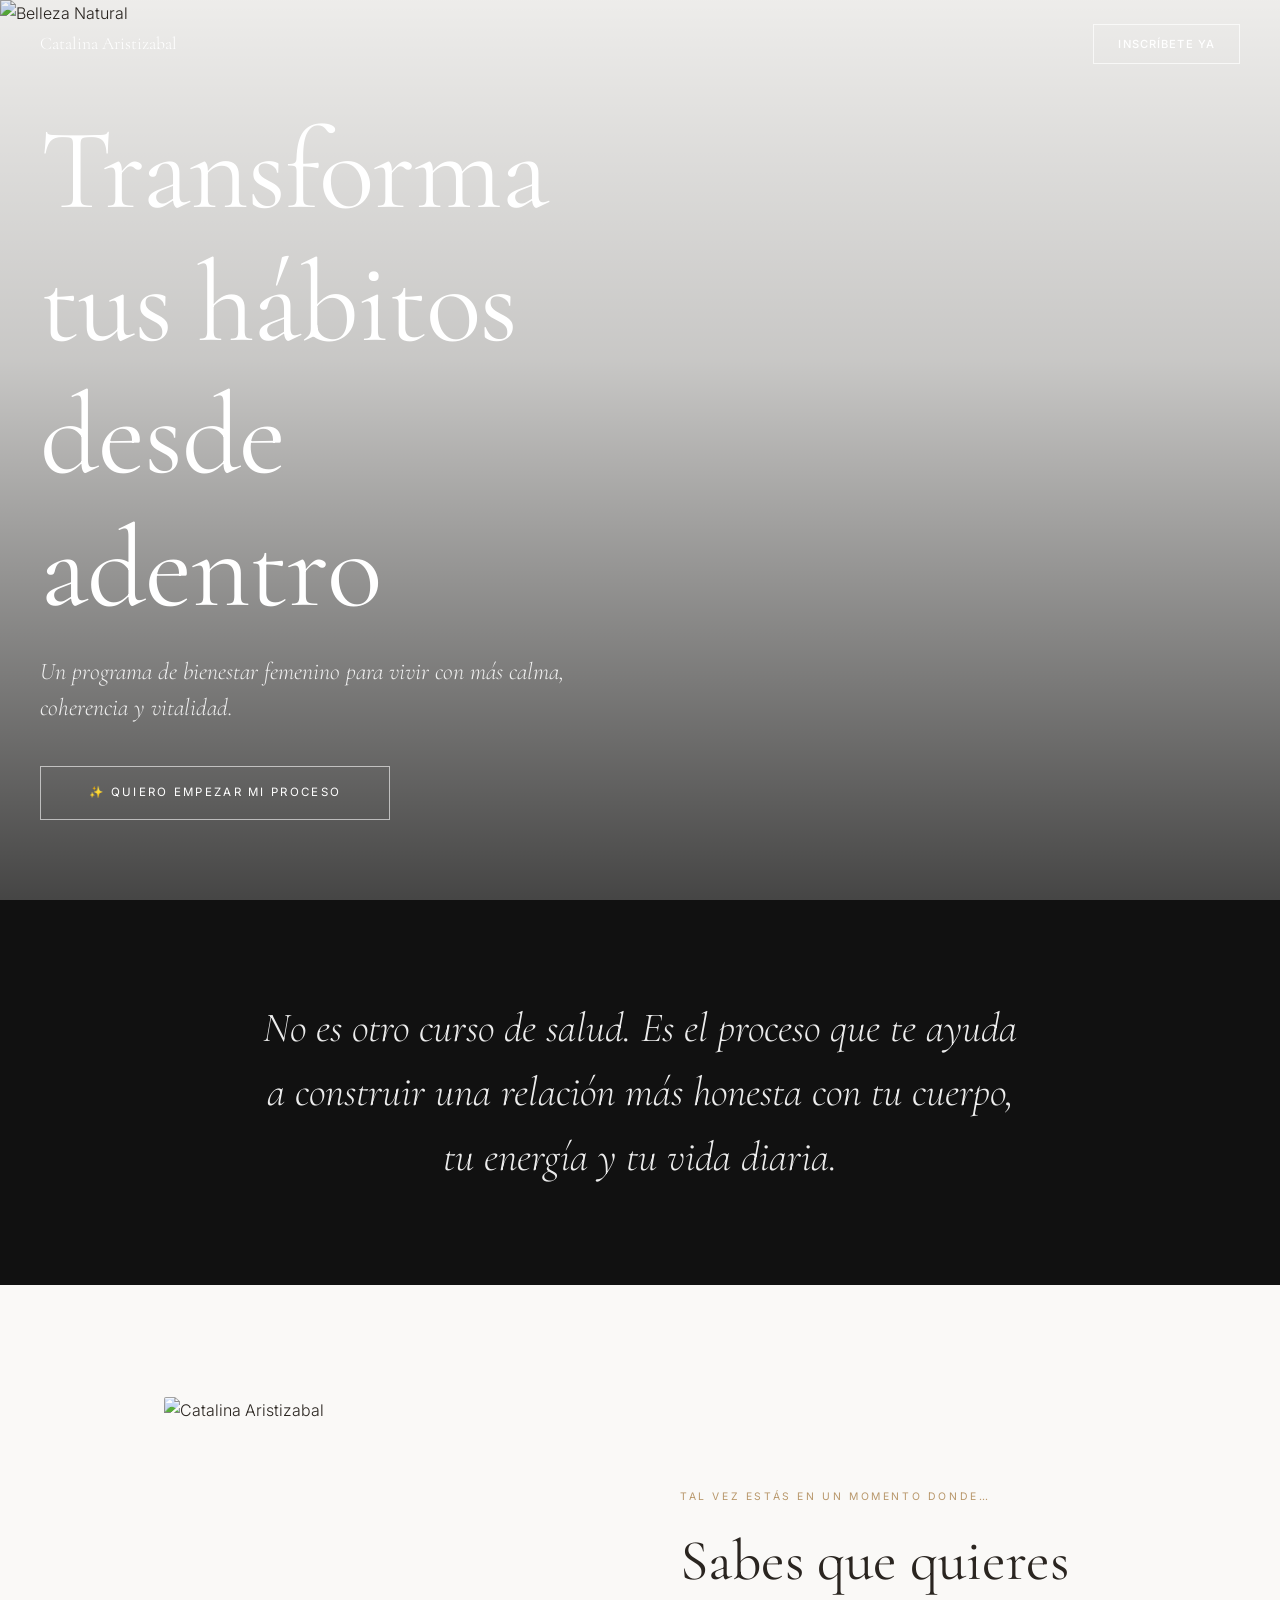
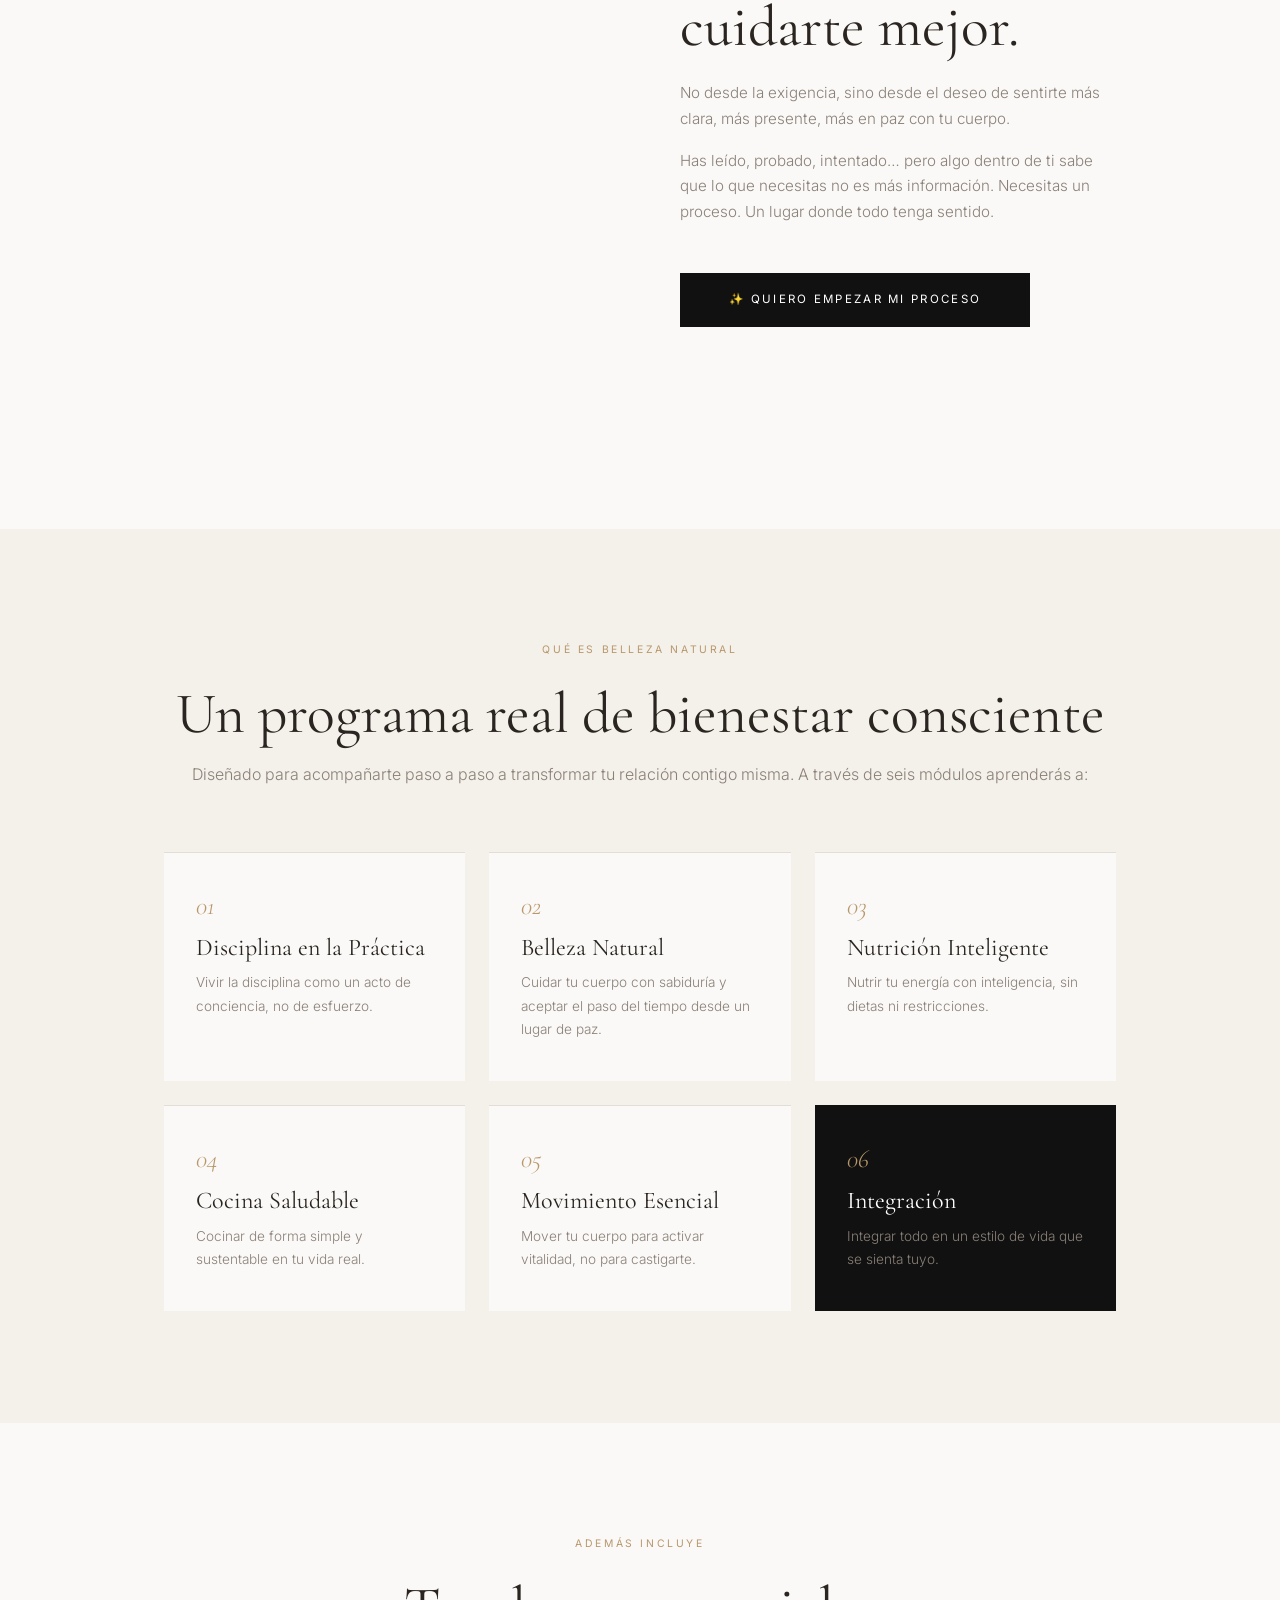
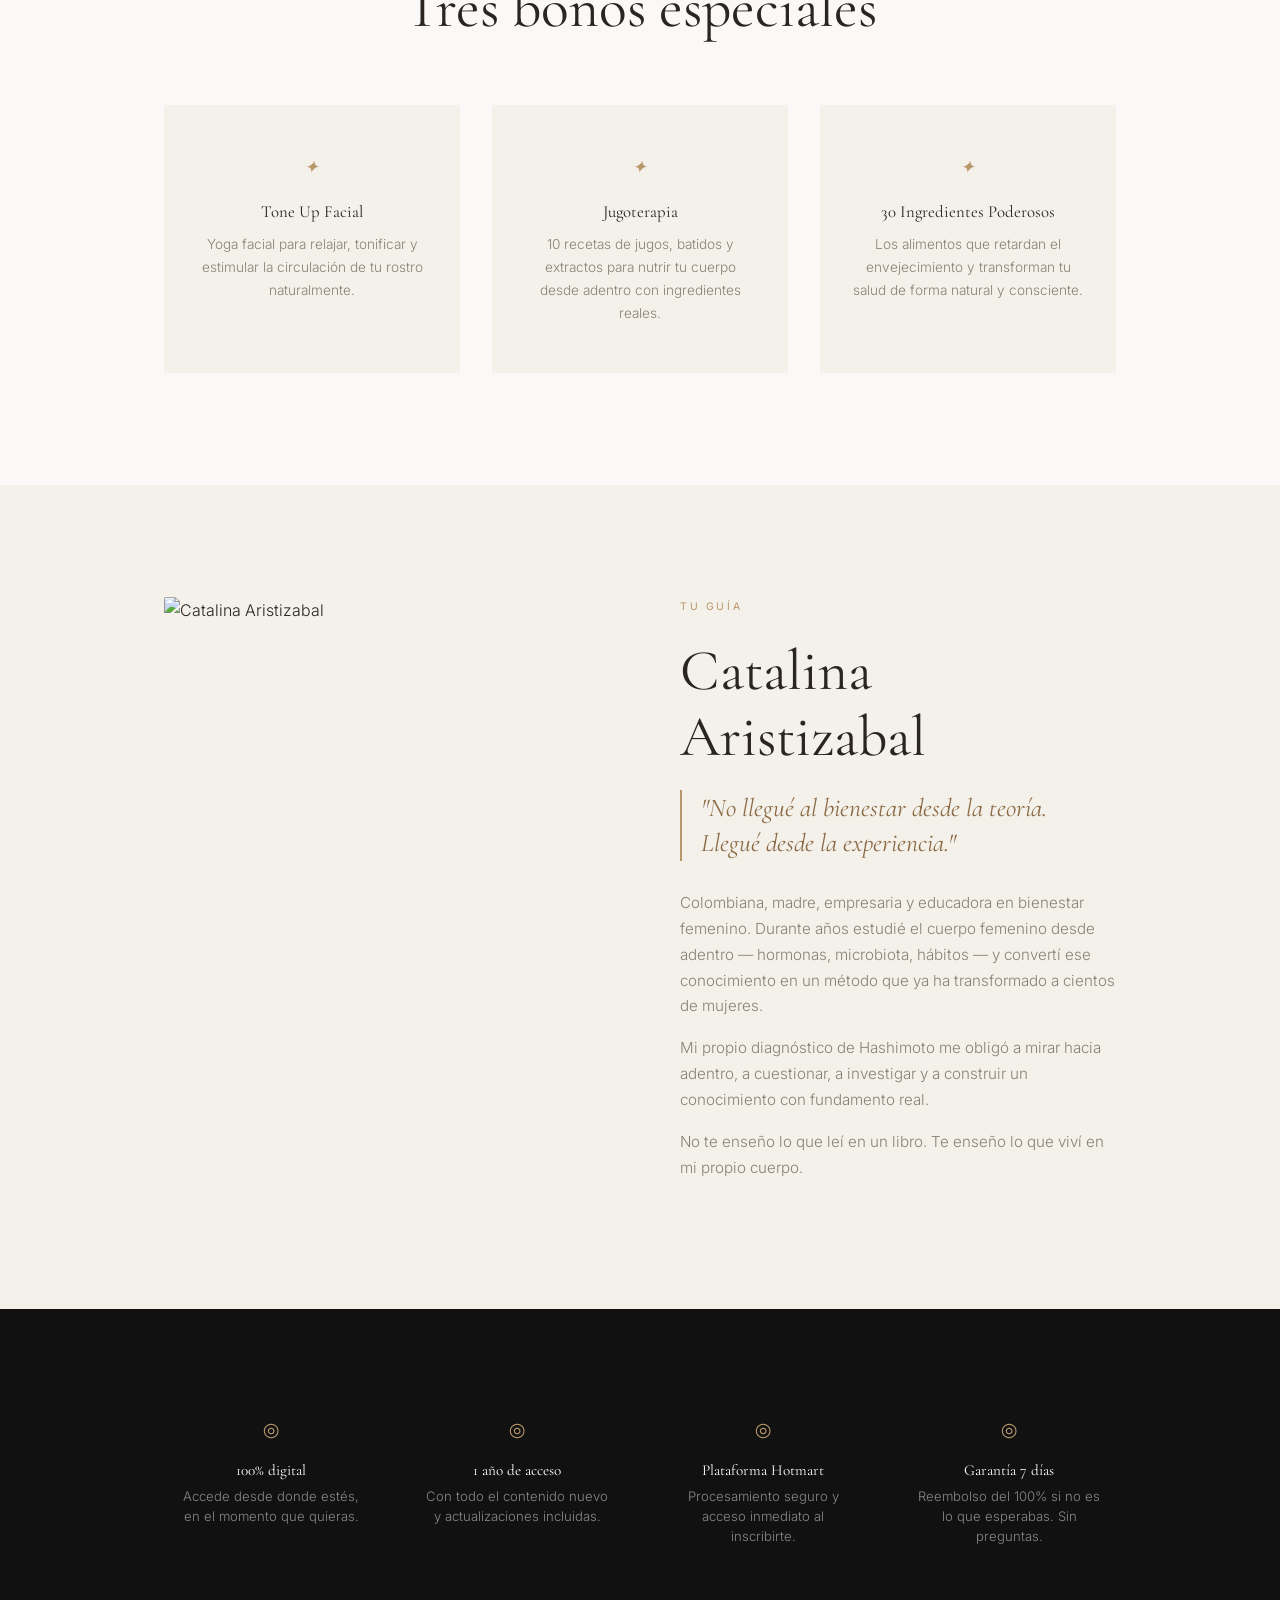
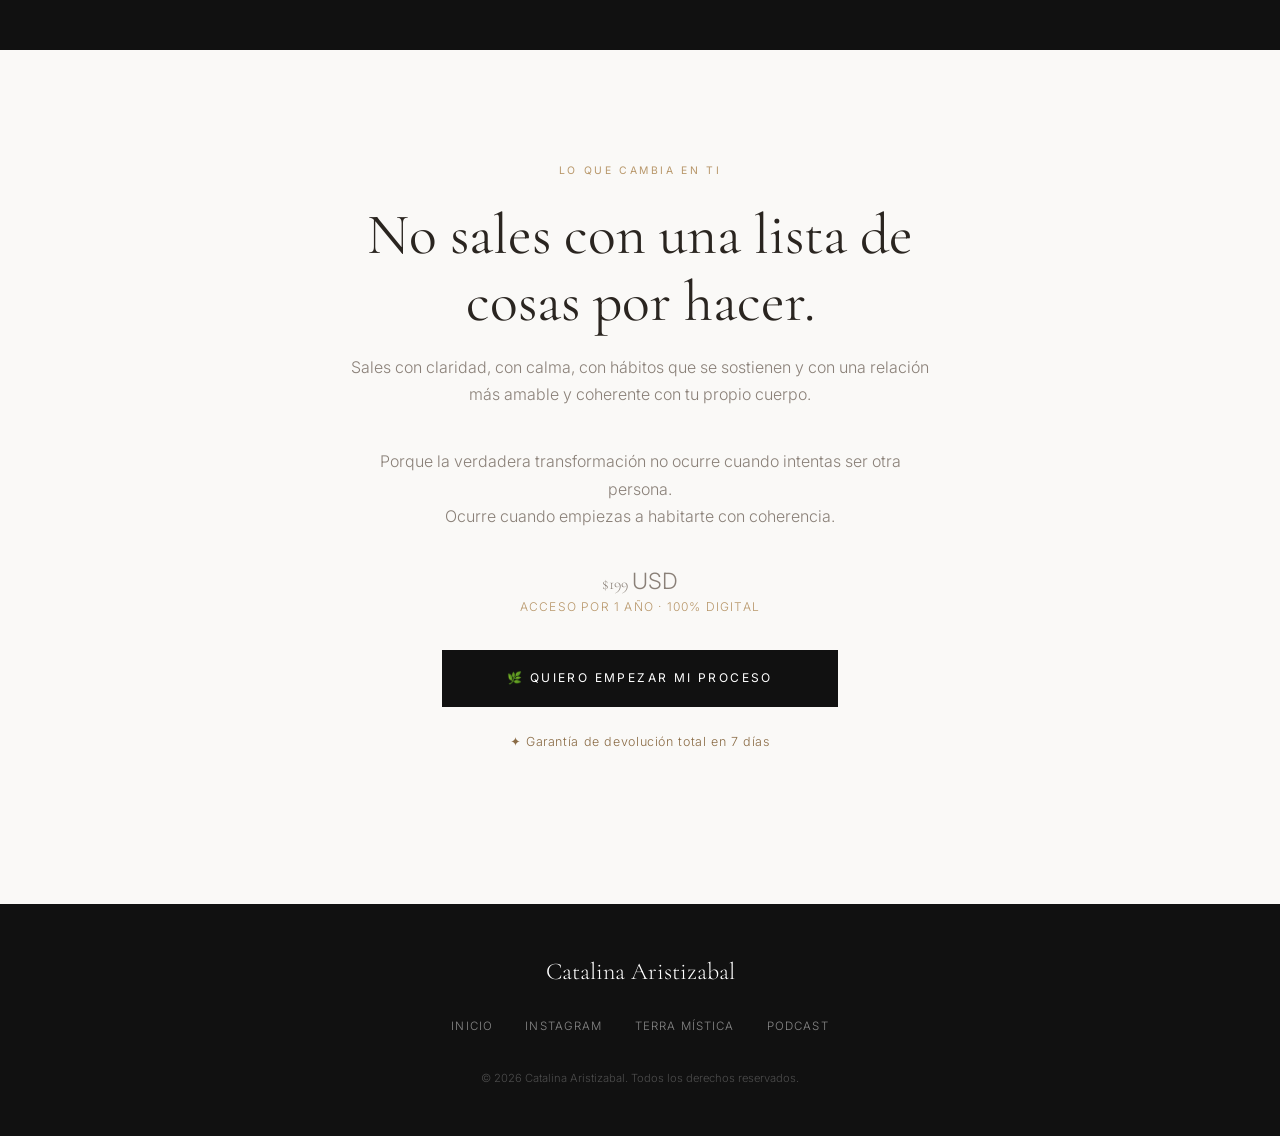
==== belleza-natural/index.html @ 01267720 "Add belleza-natural/index.html" ====
<!DOCTYPE html>
<html lang="es">
<head>
  <meta charset="UTF-8" />
  <meta name="viewport" content="width=device-width, initial-scale=1.0" />
  <title>Belleza Natural — Catalina Aristizabal</title>
  <meta name="description" content="Un curso online para mujeres que quieren cuidarse de verdad. Desde adentro hacia afuera." />
  <link rel="preconnect" href="https://fonts.googleapis.com" />
  <link rel="preconnect" href="https://fonts.gstatic.com" crossorigin />
  <link href="https://fonts.googleapis.com/css2?family=Cormorant+Garamond:ital,wght@0,300;0,400;0,600;1,300;1,400&family=Inter:wght@300;400;500&display=swap" rel="stylesheet" />
  <link rel="stylesheet" href="styles.css" />
</head>
<body>

  <!-- NAV -->
  <nav class="nav" id="nav">
    <a href="https://catalinaaristizabal.com" class="nav-logo">Catalina Aristizabal</a>
    <a href="https://pay.hotmart.com/N94983655J?off=l1g0r4eq" target="_blank" rel="noopener" class="btn-nav">Inscríbete ya</a>
  </nav>

  <!-- HERO -->
  <section class="hero">
    <div class="hero-image-wrap">
      <img src="images/hero.jpg" alt="Belleza Natural" class="hero-img" />
    </div>
    <div class="hero-content">
      <h1 class="hero-title">Transforma tus hábitos<br />desde adentro</h1>
      <p class="hero-tagline">Un programa de bienestar femenino para vivir con más calma, coherencia y vitalidad.</p>
      <a href="https://pay.hotmart.com/N94983655J?off=l1g0r4eq" target="_blank" rel="noopener" class="btn btn-primary">✨ Quiero empezar mi proceso</a>
    </div>
  </section>

  <!-- FRASE IMPACTO -->
  <section class="impacto">
    <div class="container">
      <p class="impacto-text fade-in">No es otro curso de salud. Es el proceso que te ayuda a construir una relación más honesta con tu cuerpo, tu energía y tu vida diaria.</p>
    </div>
  </section>

  <!-- PARA QUIÉN -->
  <section class="para-quien">
    <div class="container grid-2">
      <div class="pq-image-wrap">
        <img src="images/foto2.jpg" alt="Catalina Aristizabal" class="pq-img" />
      </div>
      <div class="pq-text fade-in">
        <span class="section-label">Tal vez estás en un momento donde…</span>
        <h2>Sabes que quieres cuidarte mejor.</h2>
        <p>No desde la exigencia, sino desde el deseo de sentirte más clara, más presente, más en paz con tu cuerpo.</p>
        <p>Has leído, probado, intentado… pero algo dentro de ti sabe que lo que necesitas no es más información. Necesitas un proceso. Un lugar donde todo tenga sentido.</p>
        <a href="https://pay.hotmart.com/N94983655J?off=l1g0r4eq" target="_blank" rel="noopener" class="btn btn-dark" style="margin-top:2rem;">✨ Quiero empezar mi proceso</a>
      </div>
    </div>
  </section>

  <!-- MÓDULOS -->
  <section class="modulos">
    <div class="container">
      <div class="section-header fade-in">
        <span class="section-label">Qué es Belleza Natural</span>
        <h2>Un programa real de bienestar consciente</h2>
        <p class="section-desc">Diseñado para acompañarte paso a paso a transformar tu relación contigo misma. A través de seis módulos aprenderás a:</p>
      </div>
      <div class="modulos-grid">

        <div class="modulo-card fade-in">
          <span class="modulo-num">01</span>
          <h3>Disciplina en la Práctica</h3>
          <p>Vivir la disciplina como un acto de conciencia, no de esfuerzo.</p>
        </div>

        <div class="modulo-card fade-in">
          <span class="modulo-num">02</span>
          <h3>Belleza Natural</h3>
          <p>Cuidar tu cuerpo con sabiduría y aceptar el paso del tiempo desde un lugar de paz.</p>
        </div>

        <div class="modulo-card fade-in">
          <span class="modulo-num">03</span>
          <h3>Nutrición Inteligente</h3>
          <p>Nutrir tu energía con inteligencia, sin dietas ni restricciones.</p>
        </div>

        <div class="modulo-card fade-in">
          <span class="modulo-num">04</span>
          <h3>Cocina Saludable</h3>
          <p>Cocinar de forma simple y sustentable en tu vida real.</p>
        </div>

        <div class="modulo-card fade-in">
          <span class="modulo-num">05</span>
          <h3>Movimiento Esencial</h3>
          <p>Mover tu cuerpo para activar vitalidad, no para castigarte.</p>
        </div>

        <div class="modulo-card fade-in modulo-bono">
          <span class="modulo-num">06</span>
          <h3>Integración</h3>
          <p>Integrar todo en un estilo de vida que se sienta tuyo.</p>
        </div>

      </div>
    </div>
  </section>

  <!-- BONOS -->
  <section class="bonos">
    <div class="container">
      <div class="section-header fade-in">
        <span class="section-label">Además incluye</span>
        <h2>Tres bonos especiales</h2>
      </div>
      <div class="bonos-grid">
        <div class="bono-item fade-in">
          <div class="bono-num">✦</div>
          <h4>Tone Up Facial</h4>
          <p>Yoga facial para relajar, tonificar y estimular la circulación de tu rostro naturalmente.</p>
        </div>
        <div class="bono-item fade-in">
          <div class="bono-num">✦</div>
          <h4>Jugoterapia</h4>
          <p>10 recetas de jugos, batidos y extractos para nutrir tu cuerpo desde adentro con ingredientes reales.</p>
        </div>
        <div class="bono-item fade-in">
          <div class="bono-num">✦</div>
          <h4>30 Ingredientes Poderosos</h4>
          <p>Los alimentos que retardan el envejecimiento y transforman tu salud de forma natural y consciente.</p>
        </div>
      </div>
    </div>
  </section>

  <!-- FOTO + CATALINA -->
  <section class="catalina-section">
    <div class="container grid-2">
      <div class="cat-image-wrap">
        <img src="images/foto3.jpg" alt="Catalina Aristizabal" class="cat-img" />
      </div>
      <div class="cat-text fade-in">
        <span class="section-label">Tu guía</span>
        <h2>Catalina<br />Aristizabal</h2>
        <blockquote>"No llegué al bienestar desde la teoría.<br />Llegué desde la experiencia."</blockquote>
        <p>Colombiana, madre, empresaria y educadora en bienestar femenino. Durante años estudié el cuerpo femenino desde adentro — hormonas, microbiota, hábitos — y convertí ese conocimiento en un método que ya ha transformado a cientos de mujeres.</p>
        <p>Mi propio diagnóstico de Hashimoto me obligó a mirar hacia adentro, a cuestionar, a investigar y a construir un conocimiento con fundamento real.</p>
        <p>No te enseño lo que leí en un libro. Te enseño lo que viví en mi propio cuerpo.</p>
      </div>
    </div>
  </section>

  <!-- DETALLES -->
  <section class="detalles">
    <div class="container">
      <div class="detalles-grid fade-in">
        <div class="detalle-item">
          <span class="detalle-num">◎</span>
          <h4>100% digital</h4>
          <p>Accede desde donde estés, en el momento que quieras.</p>
        </div>
        <div class="detalle-item">
          <span class="detalle-num">◎</span>
          <h4>1 año de acceso</h4>
          <p>Con todo el contenido nuevo y actualizaciones incluidas.</p>
        </div>
        <div class="detalle-item">
          <span class="detalle-num">◎</span>
          <h4>Plataforma Hotmart</h4>
          <p>Procesamiento seguro y acceso inmediato al inscribirte.</p>
        </div>
        <div class="detalle-item">
          <span class="detalle-num">◎</span>
          <h4>Garantía 7 días</h4>
          <p>Reembolso del 100% si no es lo que esperabas. Sin preguntas.</p>
        </div>
      </div>
    </div>
  </section>

  <!-- CTA FINAL -->
  <section class="cta-final">
    <div class="container">
      <div class="cta-inner fade-in">
        <span class="section-label">Lo que cambia en ti</span>
        <h2>No sales con una lista de cosas por hacer.</h2>
        <p>Sales con claridad, con calma, con hábitos que se sostienen y con una relación más amable y coherente con tu propio cuerpo.</p>
        <p>Porque la verdadera transformación no ocurre cuando intentas ser otra persona.<br />Ocurre cuando empiezas a habitarte con coherencia.</p>
        <div class="precio-wrap">
          <p class="precio">$199 <span>USD</span></p>
          <p class="precio-nota">Acceso por 1 año · 100% digital</p>
        </div>
        <a href="https://pay.hotmart.com/N94983655J?off=l1g0r4eq" target="_blank" rel="noopener" class="btn btn-dark btn-large">🌿 Quiero empezar mi proceso</a>
        <p class="garantia">✦ Garantía de devolución total en 7 días</p>
      </div>
    </div>
  </section>

  <!-- FOOTER -->
  <footer class="footer">
    <div class="container">
      <p class="footer-logo">Catalina Aristizabal</p>
      <div class="footer-links">
        <a href="https://catalinaaristizabal.com">Inicio</a>
        <a href="https://www.instagram.com/catalinaaristizabalh" target="_blank" rel="noopener">Instagram</a>
        <a href="https://terramistica.us/" target="_blank" rel="noopener">Terra Mística</a>
        <a href="https://open.spotify.com/show/6N3iN2H224D4bovJfa7loh" target="_blank" rel="noopener">Podcast</a>
      </div>
      <p class="footer-copy">© 2026 Catalina Aristizabal. Todos los derechos reservados.</p>
    </div>
  </footer>

  <script src="script.js"></script>
</body>
</html>
---- belleza-natural/styles.css ----
/* ============================================
   BELLEZA NATURAL — LANDING PAGE
   Mismo estilo que catalinaaristizabal.com
   ============================================ */

:root {
  --color-bg: #faf9f7;
  --color-cream: #f4f0ea;
  --color-terra: #b8976a;
  --color-terra-dark: #8a6b45;
  --color-dark: #111111;
  --color-text: #2a2520;
  --color-text-light: #8a8078;
  --color-border: #e2ddd6;
  --font-serif: 'Cormorant Garamond', Georgia, serif;
  --font-sans: 'Inter', system-ui, sans-serif;
  --max-width: 1000px;
  --section-pad: 7rem 1.5rem;
}

*, *::before, *::after { box-sizing: border-box; margin: 0; padding: 0; }
html { scroll-behavior: smooth; }
body {
  background: var(--color-bg);
  color: var(--color-text);
  font-family: var(--font-sans);
  font-weight: 300;
  line-height: 1.7;
  overflow-x: hidden;
}
img { display: block; width: 100%; object-fit: cover; }
a { text-decoration: none; color: inherit; }
ul { list-style: none; }

h1, h2, h3, h4, blockquote {
  font-family: var(--font-serif);
  font-weight: 400;
  line-height: 1.15;
}
h1 { font-size: clamp(4rem, 9vw, 8rem); letter-spacing: -0.01em; }
h2 { font-size: clamp(2.2rem, 4.5vw, 3.8rem); }
h3 { font-size: clamp(1.2rem, 2vw, 1.5rem); font-weight: 300; }
h4 { font-size: 1.1rem; font-weight: 400; }

.container { max-width: var(--max-width); margin: 0 auto; padding: 0 1.5rem; }

.grid-2 {
  display: grid;
  grid-template-columns: 1fr 1fr;
  gap: 5rem;
  align-items: center;
}

.section-label {
  display: block;
  font-size: 0.65rem;
  font-weight: 400;
  letter-spacing: 0.25em;
  text-transform: uppercase;
  color: var(--color-terra);
  margin-bottom: 1.4rem;
}
.section-header { text-align: center; margin-bottom: 4rem; }
.section-desc { font-size: 1rem; color: var(--color-text-light); margin-top: 0.8rem; }

/* BOTONES */
.btn {
  display: inline-block;
  padding: 1rem 3rem;
  font-family: var(--font-sans);
  font-size: 0.72rem;
  font-weight: 400;
  letter-spacing: 0.2em;
  text-transform: uppercase;
  transition: all 0.4s ease;
  cursor: pointer;
  border: none;
}
.btn-primary {
  background: transparent;
  color: #fff;
  border: 1px solid rgba(255,255,255,0.6);
}
.btn-primary:hover {
  background: rgba(255,255,255,0.1);
  border-color: #fff;
}
.btn-dark {
  background: var(--color-dark);
  color: #fff;
  border: 1px solid var(--color-dark);
}
.btn-dark:hover {
  background: transparent;
  color: var(--color-dark);
}
.btn-large { padding: 1.1rem 4rem; font-size: 0.75rem; }

/* FADE IN */
.fade-in { opacity: 0; transform: translateY(24px); transition: opacity 0.8s ease, transform 0.8s ease; }
.fade-in.visible { opacity: 1; transform: translateY(0); }

/* ============================================
   NAV
   ============================================ */
.nav {
  position: fixed;
  top: 0; left: 0; right: 0;
  z-index: 100;
  display: flex;
  align-items: center;
  justify-content: space-between;
  padding: 1.5rem 2.5rem;
  transition: background 0.4s, padding 0.4s;
}
.nav.scrolled {
  background: rgba(250,248,245,0.97);
  backdrop-filter: blur(8px);
  padding: 1rem 2.5rem;
  border-bottom: 1px solid var(--color-border);
}
.nav-logo {
  font-family: var(--font-serif);
  font-size: 1.1rem;
  color: #fff;
  transition: color 0.4s;
}
.nav.scrolled .nav-logo { color: var(--color-dark); }
.btn-nav {
  font-size: 0.7rem;
  font-weight: 500;
  letter-spacing: 0.1em;
  text-transform: uppercase;
  padding: 0.6rem 1.5rem;
  border: 1px solid rgba(255,255,255,0.7);
  color: #fff;
  transition: all 0.3s;
}
.btn-nav:hover { background: rgba(255,255,255,0.15); }
.nav.scrolled .btn-nav { border-color: var(--color-dark); color: var(--color-dark); }
.nav.scrolled .btn-nav:hover { background: var(--color-dark); color: #fff; }

/* ============================================
   HERO
   ============================================ */
.hero {
  position: relative;
  height: 100vh;
  min-height: 640px;
  display: flex;
  align-items: flex-end;
  overflow: hidden;
}
.hero-image-wrap { position: absolute; inset: 0; }
.hero-img {
  width: 100%; height: 100%;
  object-fit: cover;
  object-position: center 30%;
}
.hero-image-wrap::after {
  content: '';
  position: absolute; inset: 0;
  background: linear-gradient(to bottom, rgba(0,0,0,0.05) 0%, rgba(0,0,0,0.2) 40%, rgba(0,0,0,0.72) 100%);
}
.hero-content {
  position: relative; z-index: 2;
  padding: 0 2.5rem 5rem;
  max-width: 680px;
}
.hero-eyebrow {
  font-size: 0.7rem;
  font-weight: 500;
  letter-spacing: 0.18em;
  text-transform: uppercase;
  color: var(--color-terra);
  margin-bottom: 1rem;
}
.hero-title { color: #fff; margin-bottom: 1.2rem; }
.hero-tagline {
  font-family: var(--font-serif);
  font-style: italic;
  font-size: clamp(1.1rem, 2vw, 1.5rem);
  color: rgba(255,255,255,0.88);
  margin-bottom: 2.5rem;
  line-height: 1.5;
}

/* ============================================
   IMPACTO
   ============================================ */
.impacto { padding: 6rem 1.5rem; background: var(--color-dark); }
 .impacto-text {
  font-family: var(--font-serif);
  font-style: italic;
  font-size: clamp(1.6rem, 3.5vw, 2.6rem);
  color: rgba(255,255,255,0.92);
  line-height: 1.55;
  max-width: 760px;
  margin: 0 auto;
  text-align: center;
  font-weight: 300;
}

/* ============================================
   PARA QUIEN
   ============================================ */
.para-quien { padding: var(--section-pad); }
.pq-image-wrap { position: relative; }
.pq-img { height: 620px; object-position: center 15%; border-radius: 2px; }
.pq-text h2 { margin-bottom: 1.2rem; }
.pq-text p { font-size: 0.95rem; color: var(--color-text-light); margin-bottom: 1rem; max-width: 460px; }
.check-list { margin-top: 1.5rem; display: flex; flex-direction: column; gap: 0.75rem; }
.check-list li {
  font-size: 0.9rem;
  color: var(--color-text);
  padding-left: 1.4rem;
  position: relative;
}
.check-list li::before {
  content: '✦';
  position: absolute; left: 0;
  color: var(--color-terra);
  font-size: 0.6rem;
  top: 0.4rem;
}

/* ============================================
   MÓDULOS
   ============================================ */
.modulos { padding: var(--section-pad); background: var(--color-cream); }
.modulos-grid {
  display: grid;
  grid-template-columns: repeat(3, 1fr);
  gap: 1.5rem;
}
.modulo-card {
  background: var(--color-bg);
  padding: 2.5rem 2rem;
  border-top: 1px solid var(--color-border);
  transition: border-color 0.3s;
}
.modulo-card:hover { border-color: var(--color-terra); }
.modulo-bono {
  background: var(--color-dark);
  border-top-color: transparent;
}
.modulo-bono h3 { color: #fff; }
.modulo-bono p { color: rgba(255,255,255,0.55); }
.modulo-num {
  display: block;
  font-family: var(--font-serif);
  font-size: 1.6rem;
  color: var(--color-terra);
  margin-bottom: 1rem;
  line-height: 1;
  font-style: italic;
}
.modulo-card h3 { margin-bottom: 0.6rem; font-weight: 400; }
.modulo-card p { font-size: 0.85rem; color: var(--color-text-light); line-height: 1.7; }

/* ============================================
   BONOS
   ============================================ */
.bonos { padding: var(--section-pad); }
.bonos-grid { display: grid; grid-template-columns: repeat(3, 1fr); gap: 2rem; }
.bono-item {
  text-align: center;
  padding: 3rem 2rem;
  background: var(--color-cream);
}
.bono-num {
  font-family: var(--font-serif);
  font-style: italic;
  font-size: 1.1rem;
  color: var(--color-terra);
  margin-bottom: 1.2rem;
  letter-spacing: 0.1em;
}
.bono-item h4 { margin-bottom: 0.7rem; font-size: 1.05rem; }
.bono-item p { font-size: 0.85rem; color: var(--color-text-light); line-height: 1.7; }

/* ============================================
   CATALINA
   ============================================ */
.catalina-section { padding: var(--section-pad); background: var(--color-cream); }
.cat-image-wrap { position: relative; }
.cat-img { height: 600px; object-position: center 20%; border-radius: 2px; }
.cat-text h2 { margin-bottom: 1rem; }
.cat-text blockquote {
  font-style: italic;
  font-size: clamp(1.2rem, 2vw, 1.7rem);
  color: var(--color-terra-dark);
  border-left: 2px solid var(--color-terra);
  padding-left: 1.2rem;
  margin: 1.2rem 0 1.8rem;
  line-height: 1.4;
}
.cat-text p { font-size: 0.95rem; color: var(--color-text-light); margin-bottom: 1rem; max-width: 460px; }

/* ============================================
   DETALLES
   ============================================ */
.detalles { padding: 5rem 1.5rem; background: var(--color-dark); }
.detalles-grid { display: grid; grid-template-columns: repeat(4, 1fr); gap: 2rem; }
.detalle-item { text-align: center; padding: 1.5rem 1rem; }
.detalle-num { display: block; font-size: 1.2rem; color: var(--color-terra); margin-bottom: 1rem; }
.detalle-item h4 { color: #fff; margin-bottom: 0.5rem; font-size: 0.95rem; }
.detalle-item p { font-size: 0.82rem; color: rgba(255,255,255,0.5); line-height: 1.5; }

/* ============================================
   CTA FINAL
   ============================================ */
.cta-final { padding: 7rem 1.5rem; }
.cta-inner { text-align: center; max-width: 580px; margin: 0 auto; }
.cta-inner h2 { margin-bottom: 1.2rem; }
.cta-inner p { color: var(--color-text-light); margin-bottom: 2.5rem; font-size: 1rem; }
.precio-wrap {
  margin: 2rem 0 2rem;
}
.precio {
  font-family: var(--font-serif);
  font-size: clamp(3rem, 6vw, 5rem);
  color: var(--color-dark);
  line-height: 1;
  margin-bottom: 0.3rem !important;
}
.precio span {
  font-size: 1.4rem;
  color: var(--color-text-light);
  font-family: var(--font-sans);
  font-weight: 300;
}
.precio-nota {
  font-size: 0.75rem !important;
  letter-spacing: 0.1em;
  text-transform: uppercase;
  color: var(--color-terra) !important;
  margin-bottom: 0 !important;
}
.garantia {
  margin-top: 1.5rem !important;
  font-size: 0.78rem !important;
  color: var(--color-terra-dark) !important;
  letter-spacing: 0.05em;
}

/* ============================================
   FOOTER
   ============================================ */
.footer { padding: 3rem 1.5rem; background: var(--color-dark); text-align: center; }
.footer-logo { font-family: var(--font-serif); font-size: 1.5rem; color: #fff; margin-bottom: 1.5rem; }
.footer-links { display: flex; justify-content: center; gap: 2rem; flex-wrap: wrap; margin-bottom: 2rem; }
.footer-links a { font-size: 0.72rem; letter-spacing: 0.1em; text-transform: uppercase; color: rgba(255,255,255,0.5); transition: color 0.3s; }
.footer-links a:hover { color: var(--color-terra); }
.footer-copy { font-size: 0.7rem; color: rgba(255,255,255,0.25); }

/* ============================================
   RESPONSIVE — TABLET
   ============================================ */
@media (max-width: 900px) {
  .grid-2 { grid-template-columns: 1fr; gap: 0; }
  .modulos-grid { grid-template-columns: 1fr 1fr; }
  .bonos-grid { grid-template-columns: 1fr; gap: 1rem; }
  .detalles-grid { grid-template-columns: 1fr 1fr; gap: 1.5rem; }
  .pq-img, .cat-img { height: 70vw; max-height: 480px; }
}

/* ============================================
   RESPONSIVE — MÓVIL
   ============================================ */
@media (max-width: 768px) {
  :root { --section-pad: 4rem 1.25rem; }
  .nav { padding: 1.2rem 1.5rem; }
  .nav.scrolled { padding: 0.8rem 1.5rem; }
  .hero-content { padding: 0 1.5rem 4rem; }

  .para-quien .grid-2,
  .catalina-section .grid-2 {
    display: flex;
    flex-direction: column;
    gap: 0;
  }
  .pq-img, .cat-img {
    height: 95vw;
    max-height: 460px;
    border-radius: 0;
    object-position: center 15%;
  }
  .pq-text, .cat-text { padding: 2.5rem 1.25rem; }
  .pq-text p, .cat-text p { max-width: 100%; }

  .modulos-grid { grid-template-columns: 1fr; }
  .bonos-grid { grid-template-columns: 1fr; }
  .detalles-grid { grid-template-columns: 1fr 1fr; }
  .footer-links { gap: 1rem; }
  .btn-large { padding: 1rem 2rem; }
}

@media (max-width: 480px) {
  h1 { font-size: 3.2rem; }
  .detalles-grid { grid-template-columns: 1fr; }
  .nav-logo { font-size: 0.9rem; }
  .btn-nav { padding: 0.5rem 1rem; font-size: 0.62rem; }
}

/* Pantallas muy pequeñas (320px) */
@media (max-width: 360px) {
  .nav-logo { font-size: 0.8rem; }
  .btn-nav { padding: 0.45rem 0.8rem; letter-spacing: 0.05em; }
  .btn-large { padding: 1rem 1.5rem; }
}
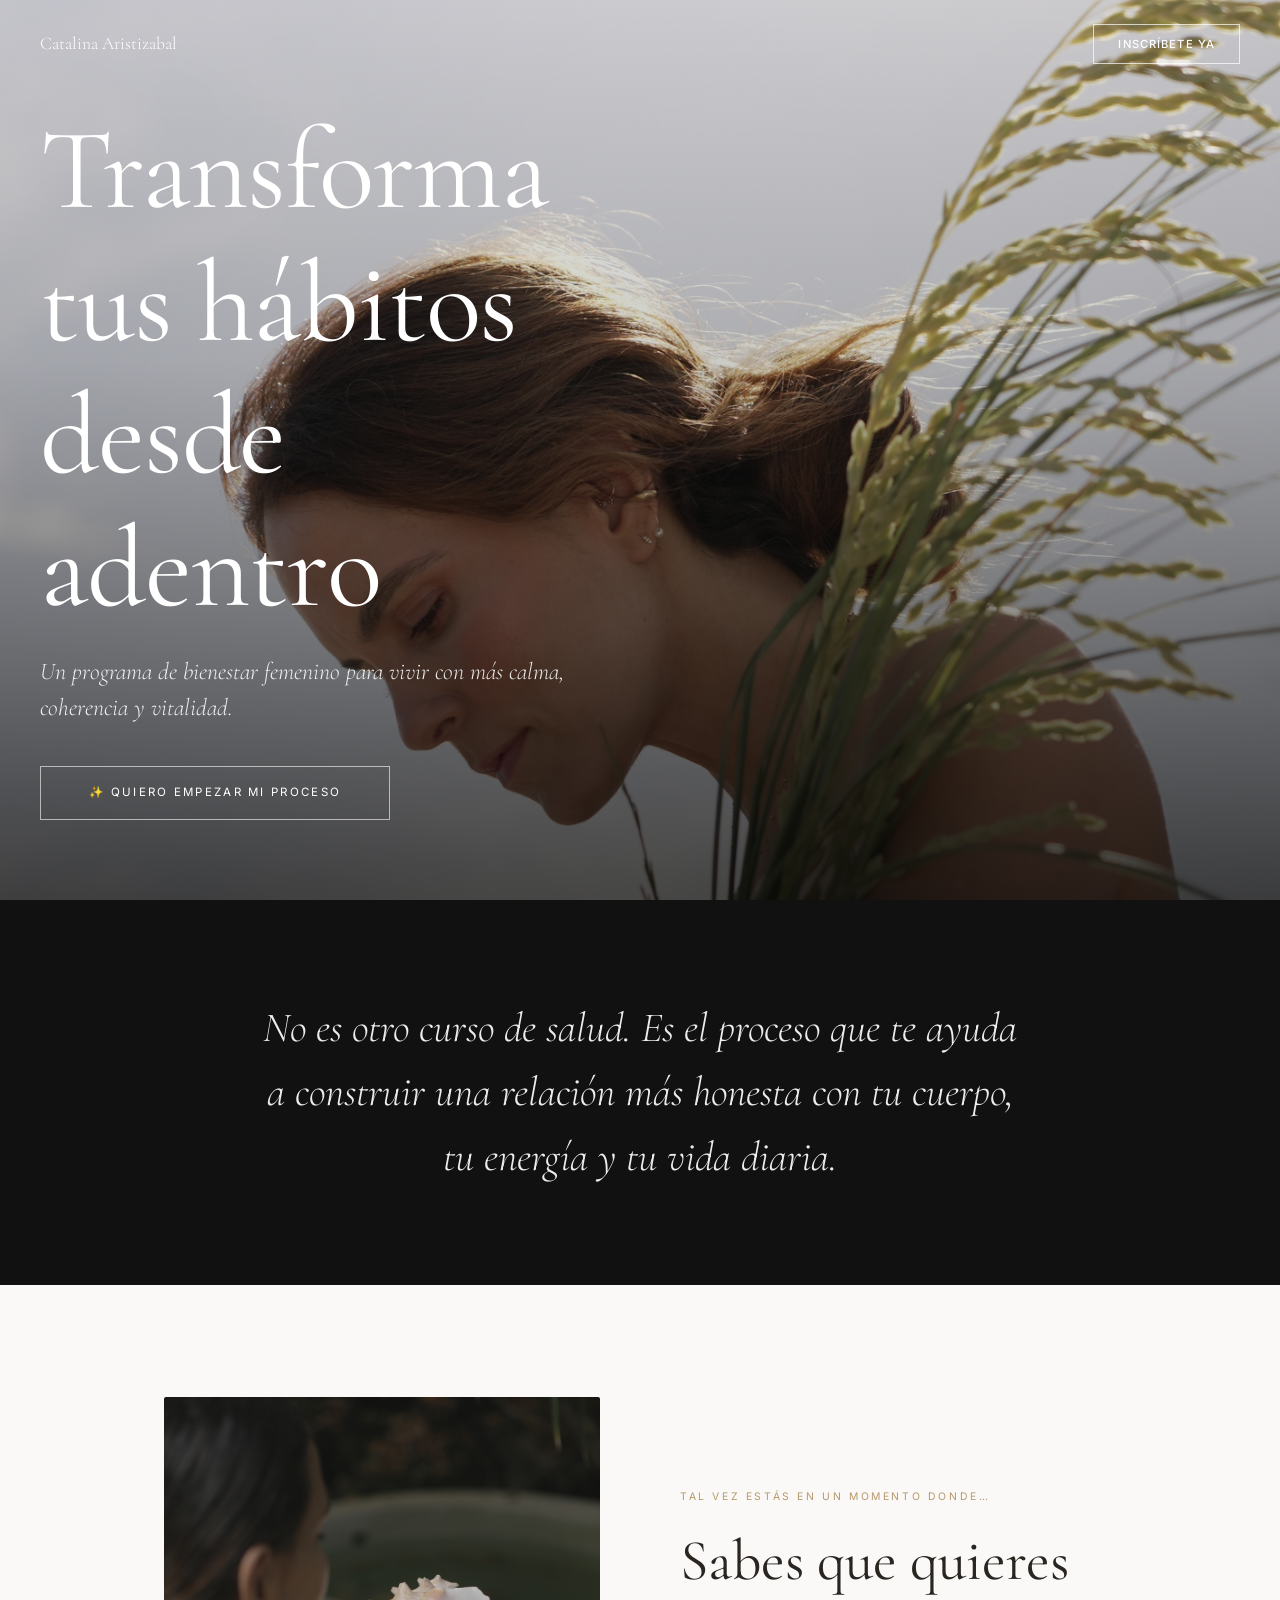
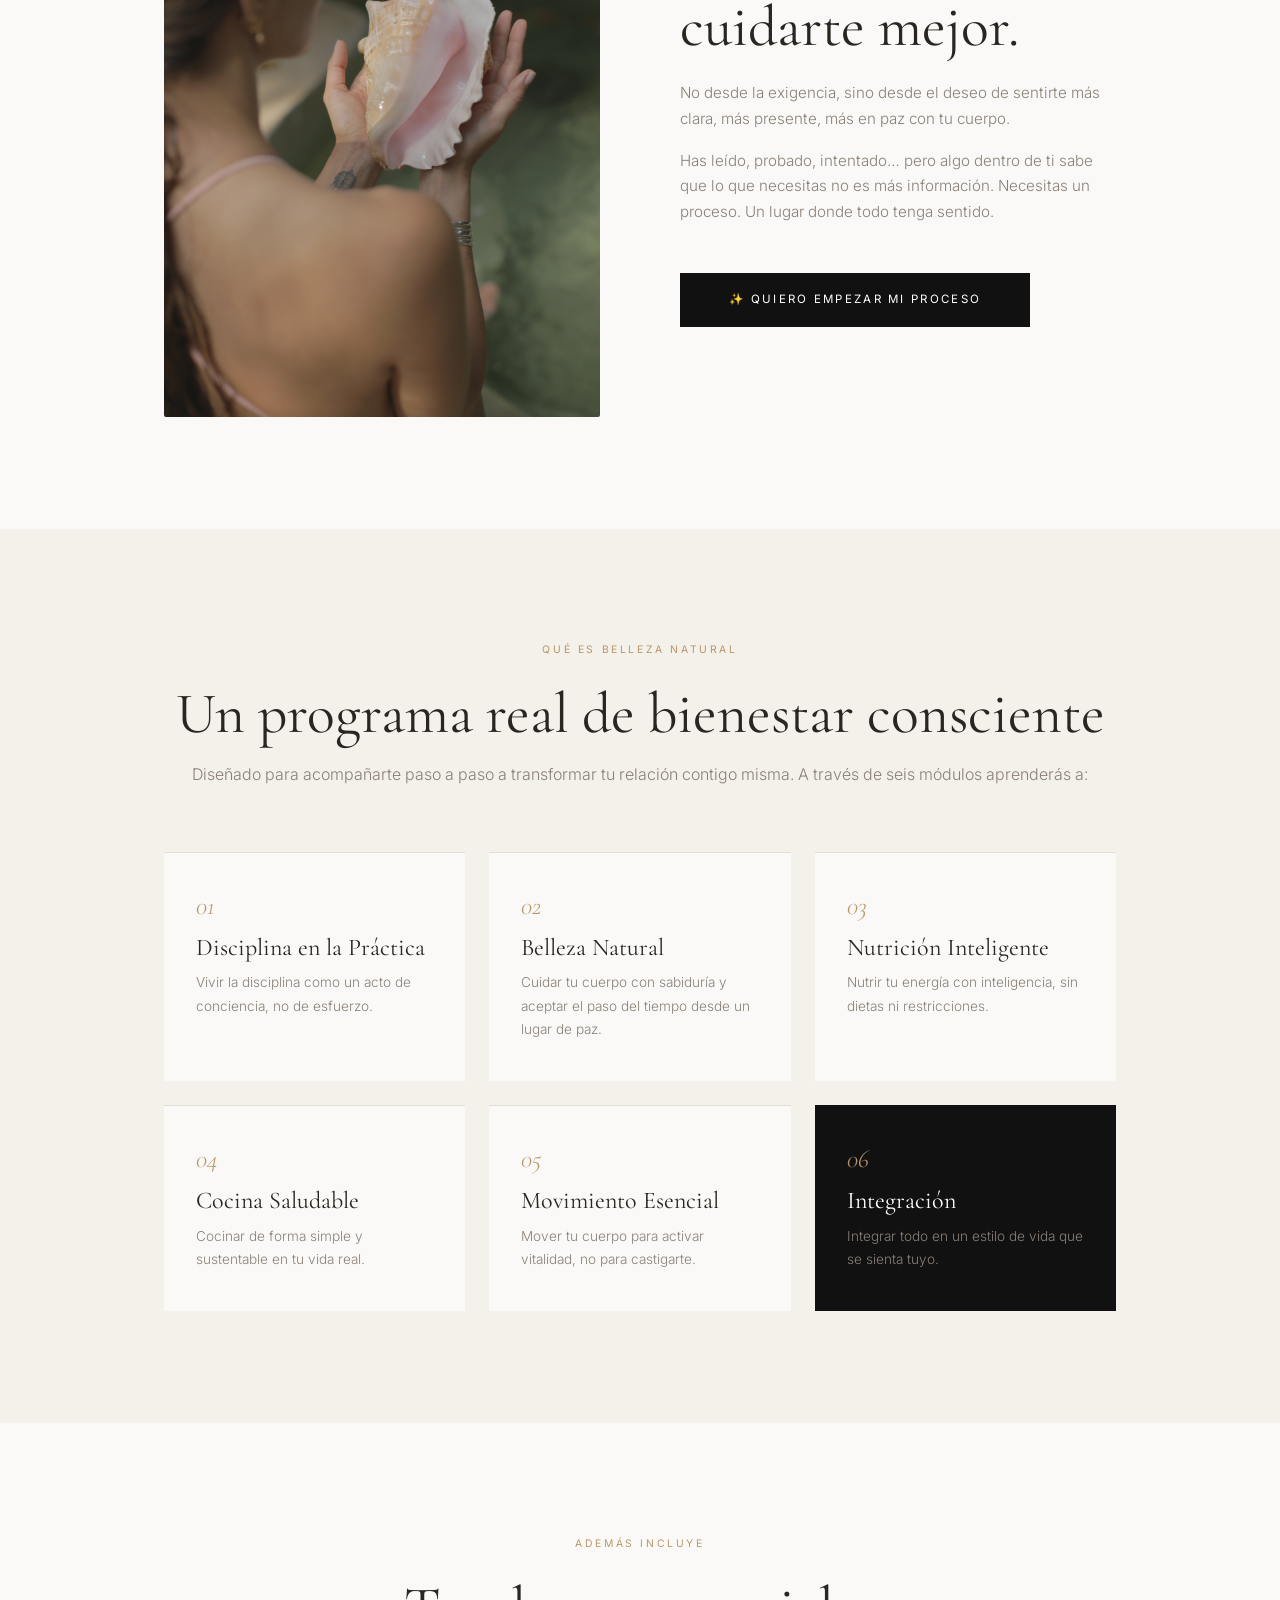
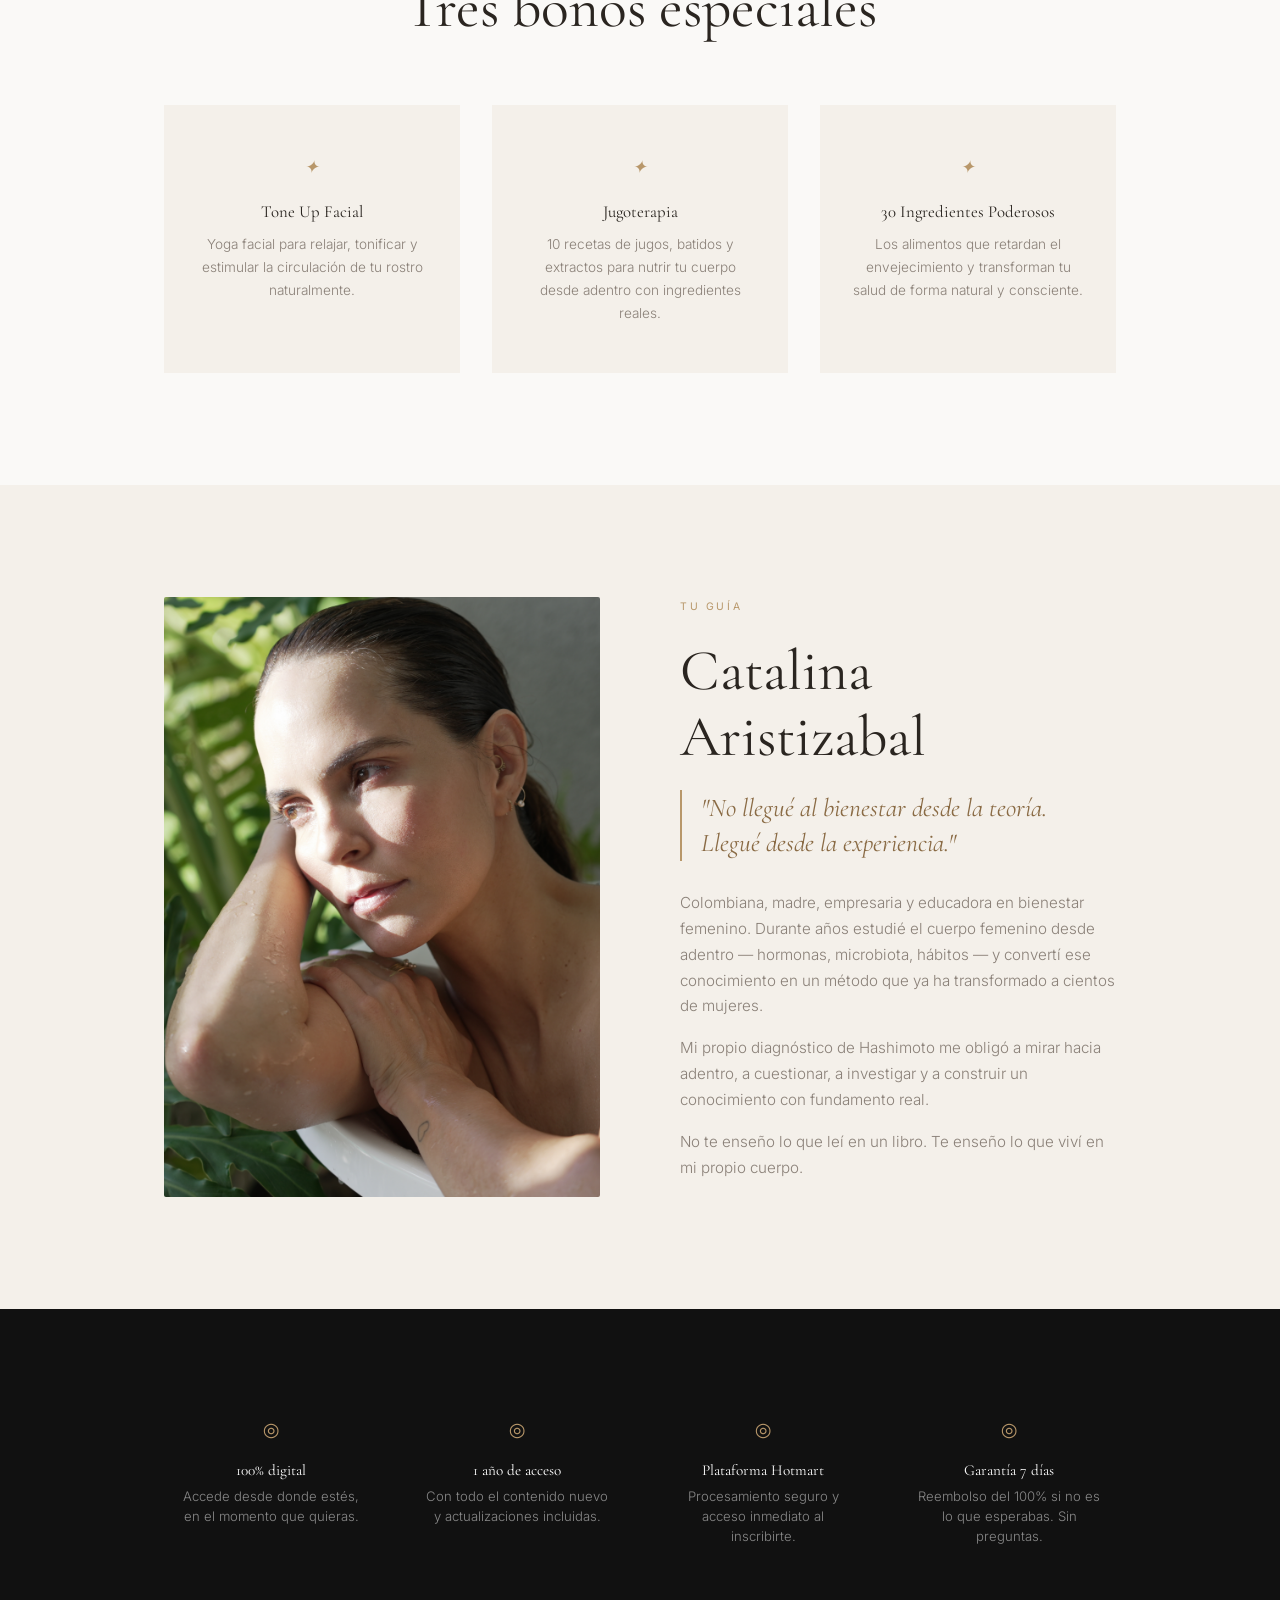
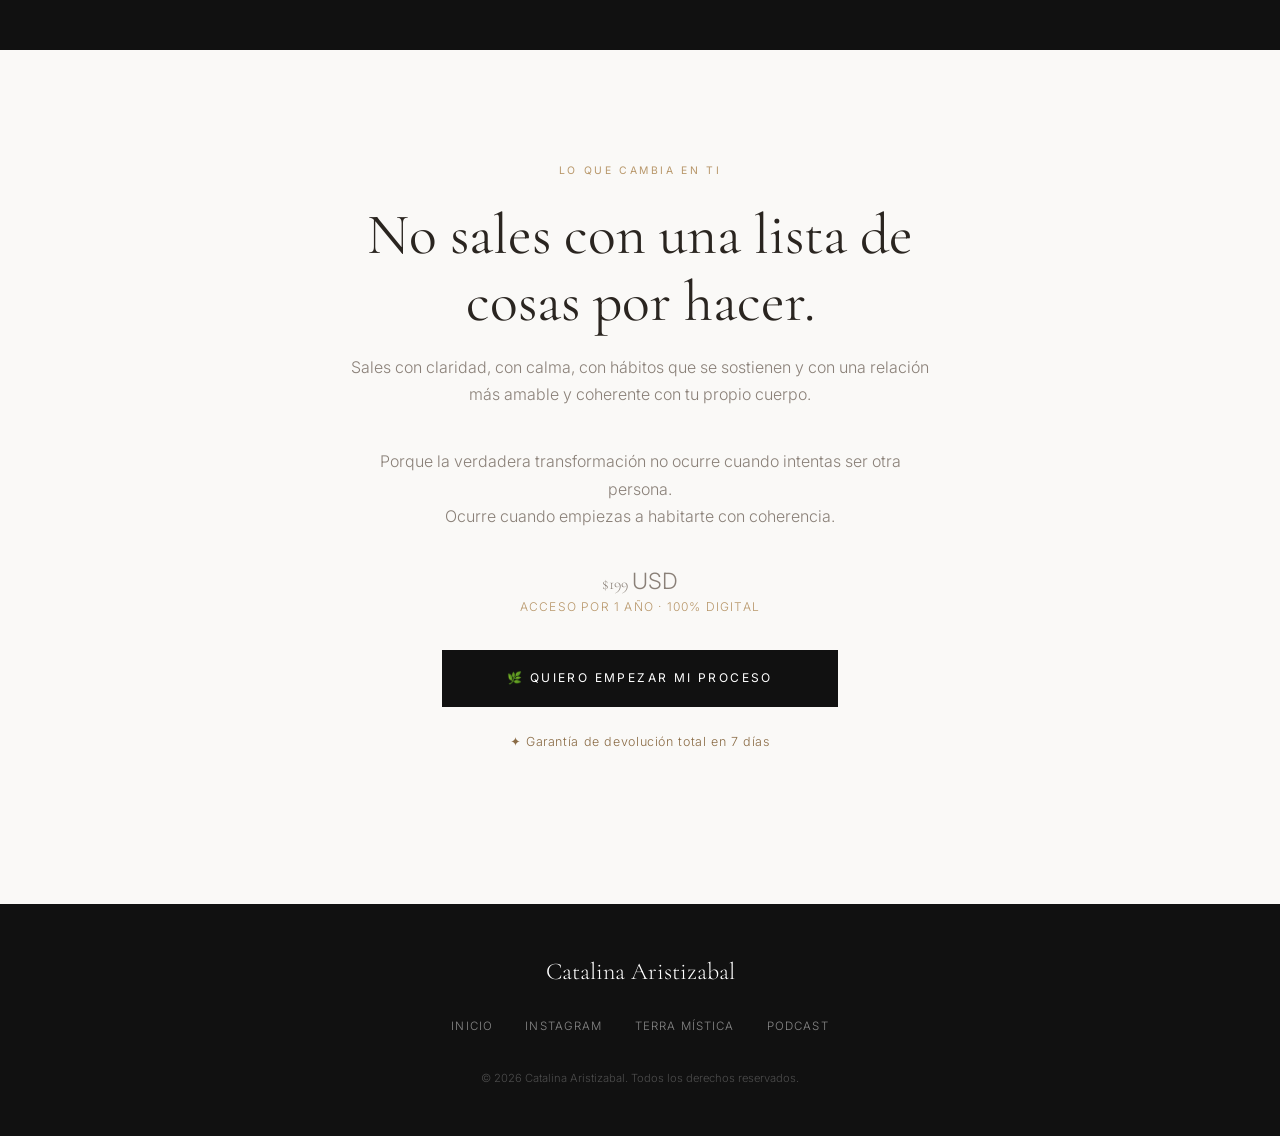
==== commit 186457b4: "Update index.html" ====
--- a/belleza-natural/index.html
+++ b/belleza-natural/index.html
@@ -2,6 +2,7 @@
 <html lang="es">
 <head>
   <meta charset="UTF-8" />
+    <base href="/belleza-natural/" />
   <meta name="viewport" content="width=device-width, initial-scale=1.0" />
   <title>Belleza Natural — Catalina Aristizabal</title>
   <meta name="description" content="Un curso online para mujeres que quieren cuidarse de verdad. Desde adentro hacia afuera." />
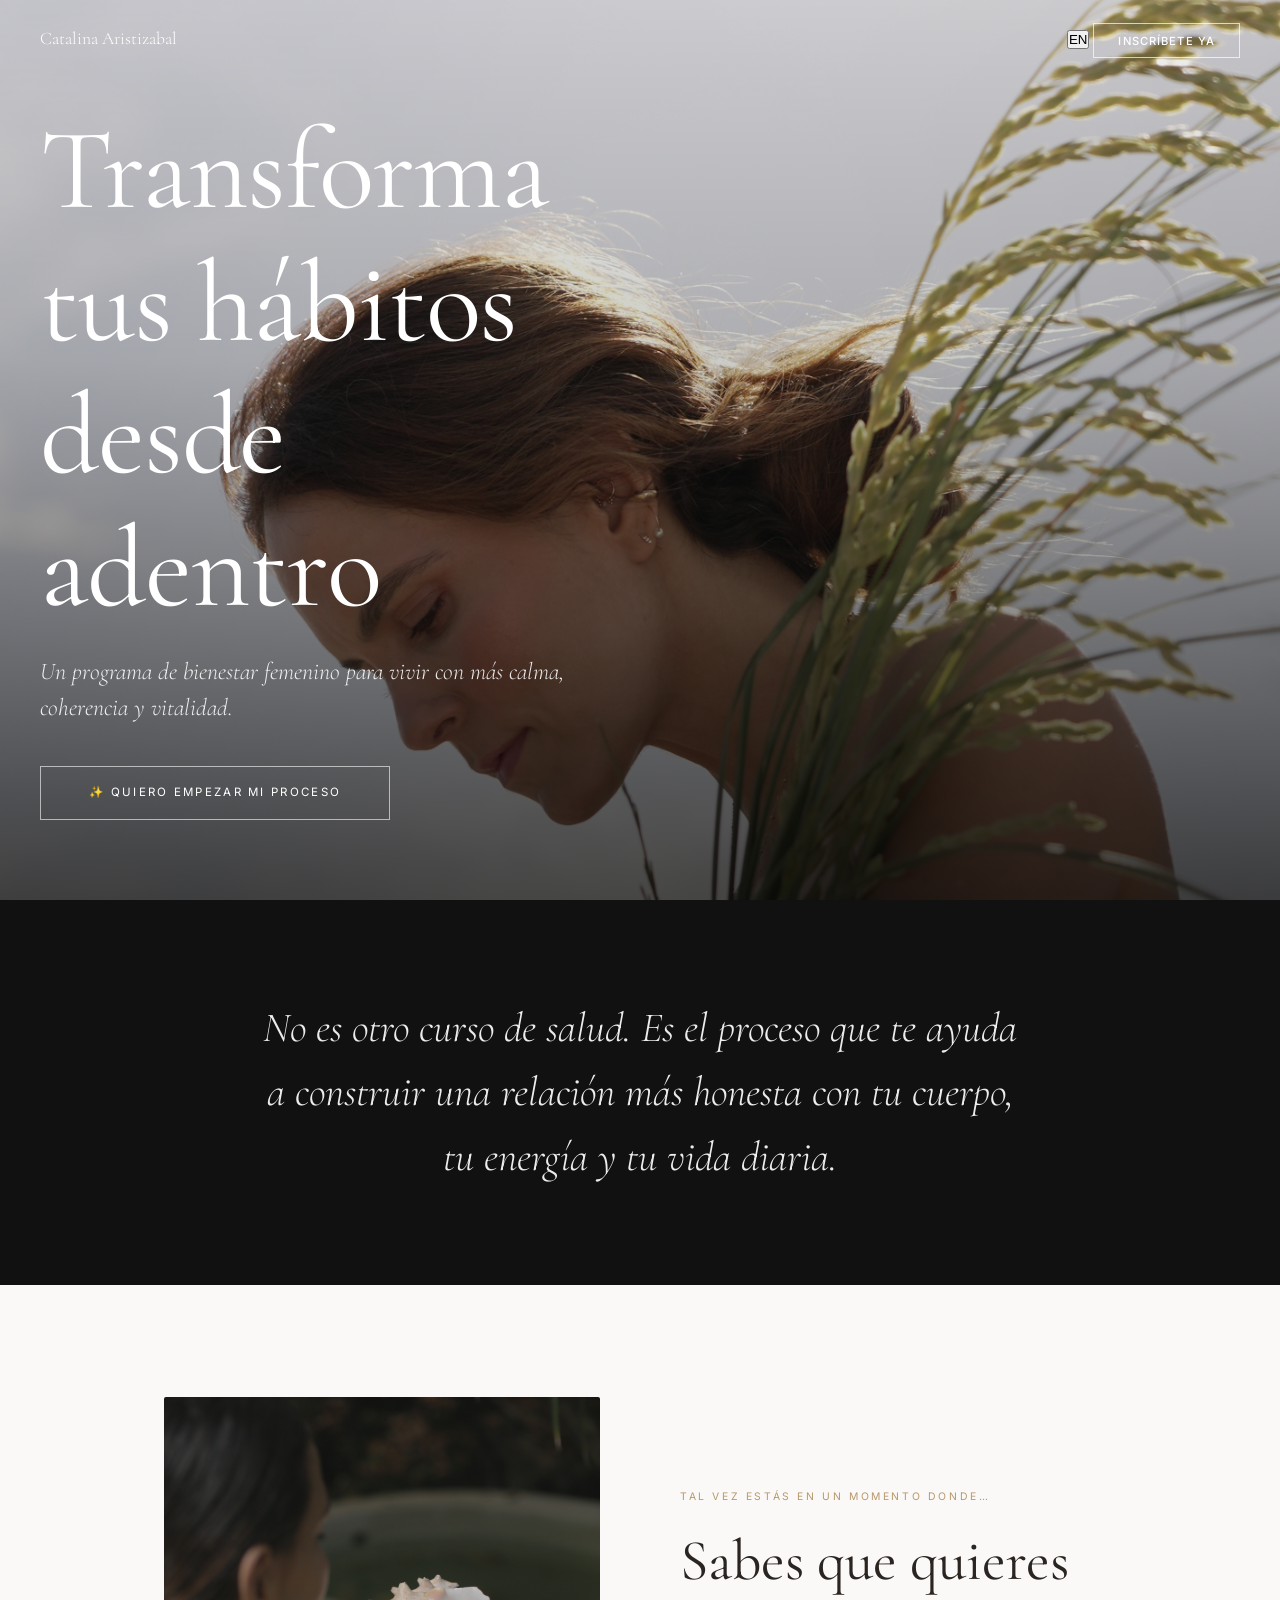
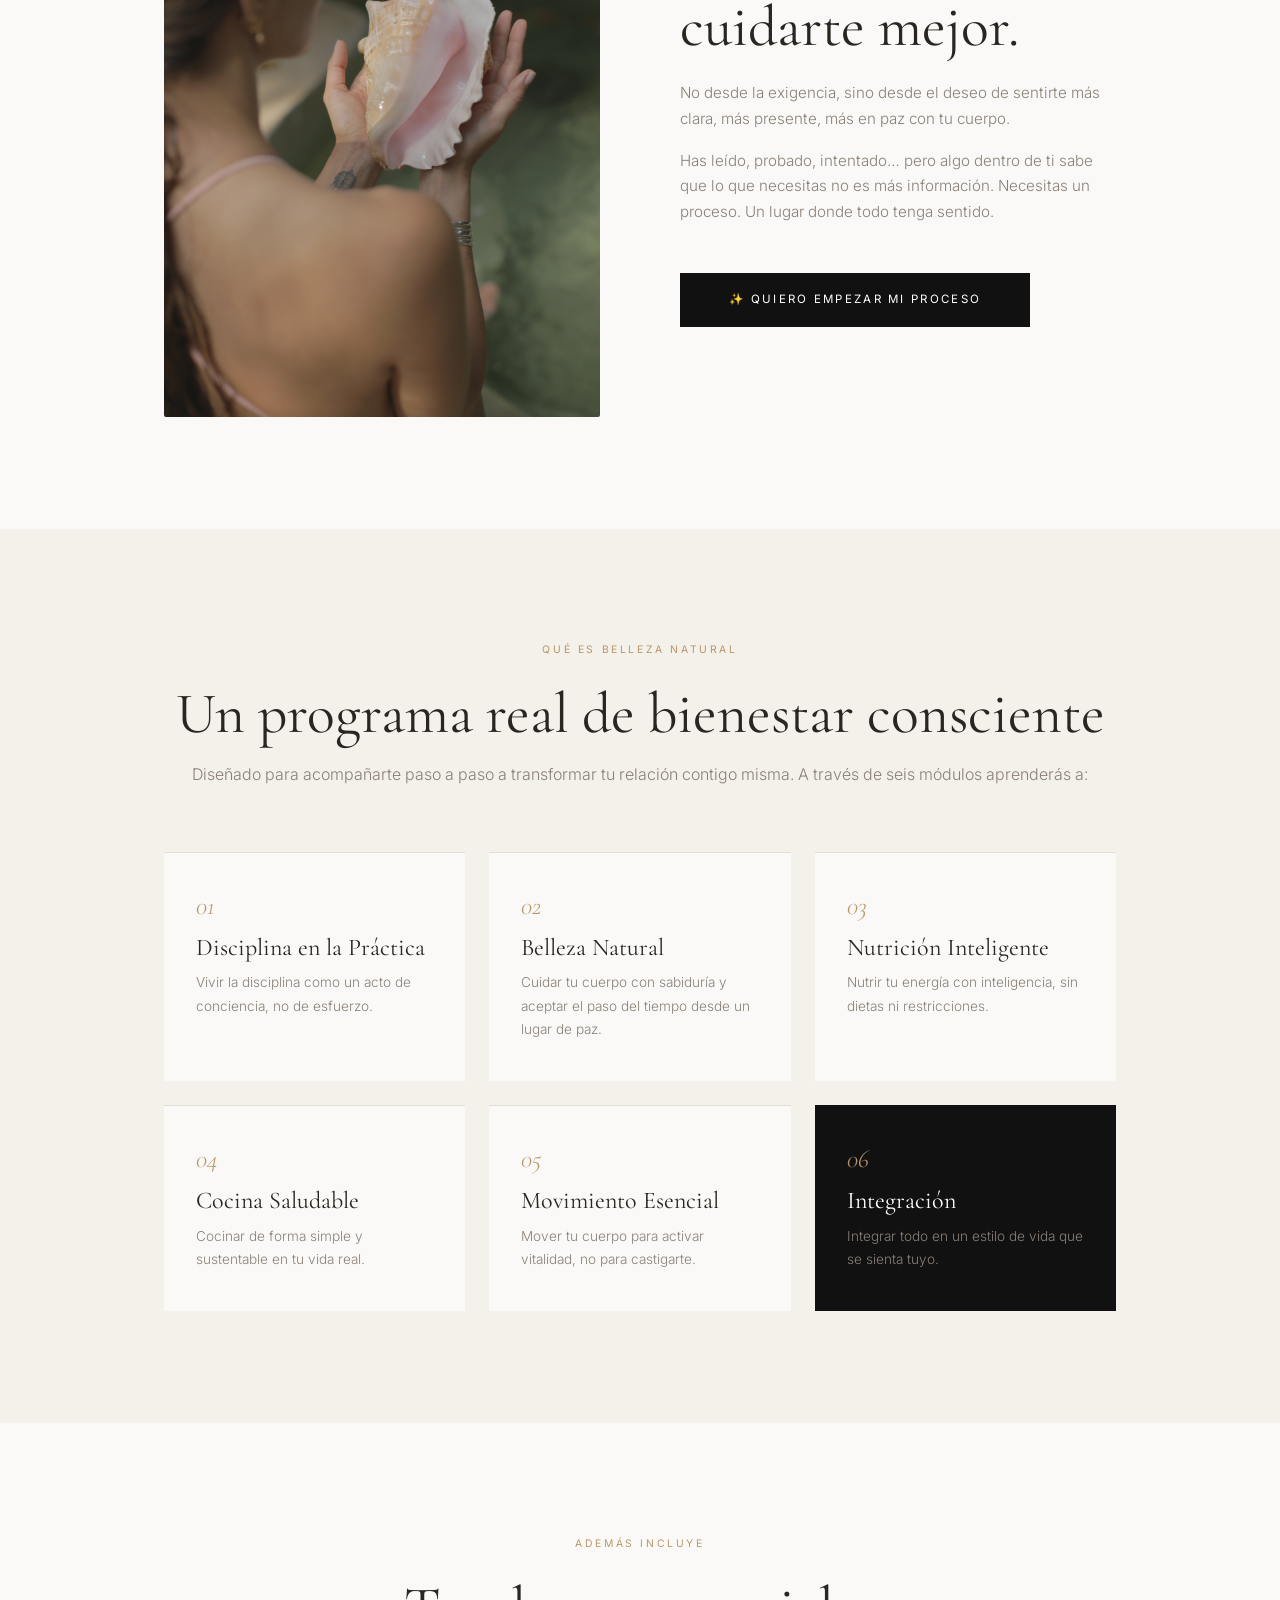
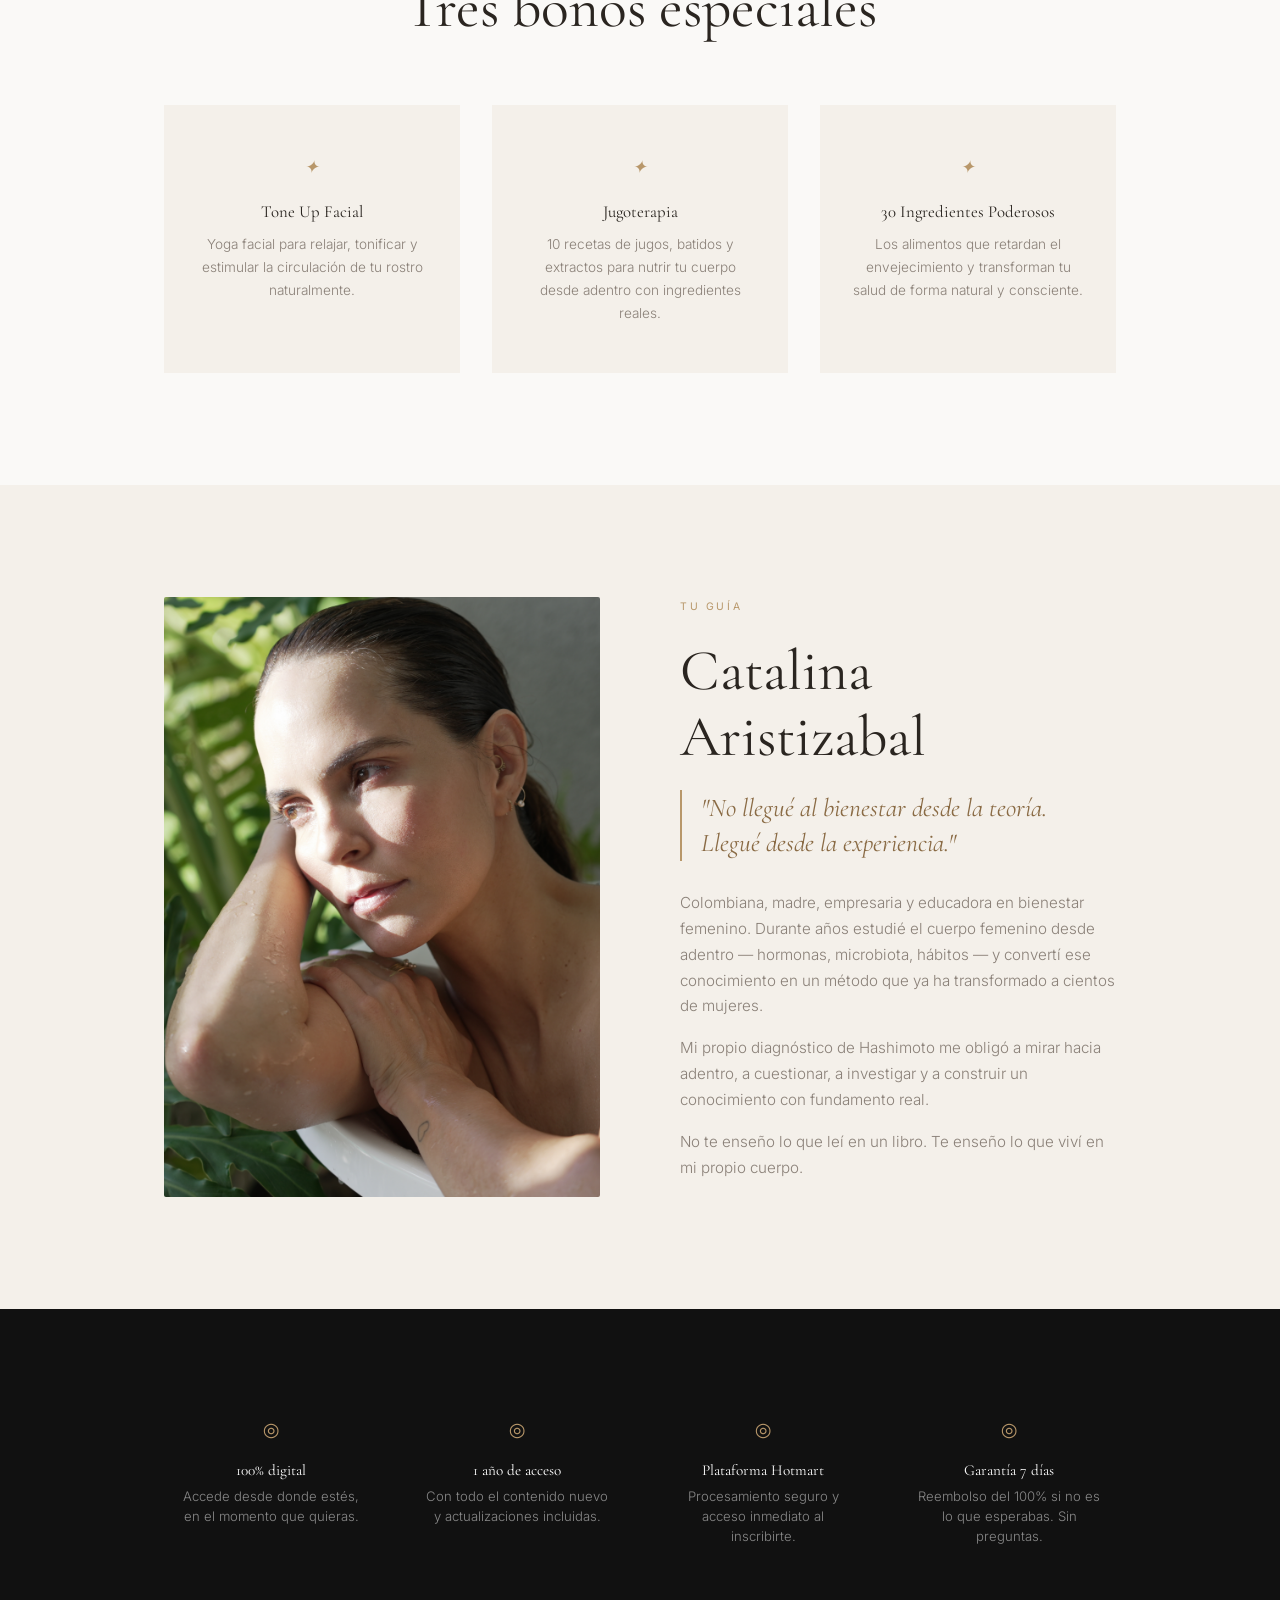
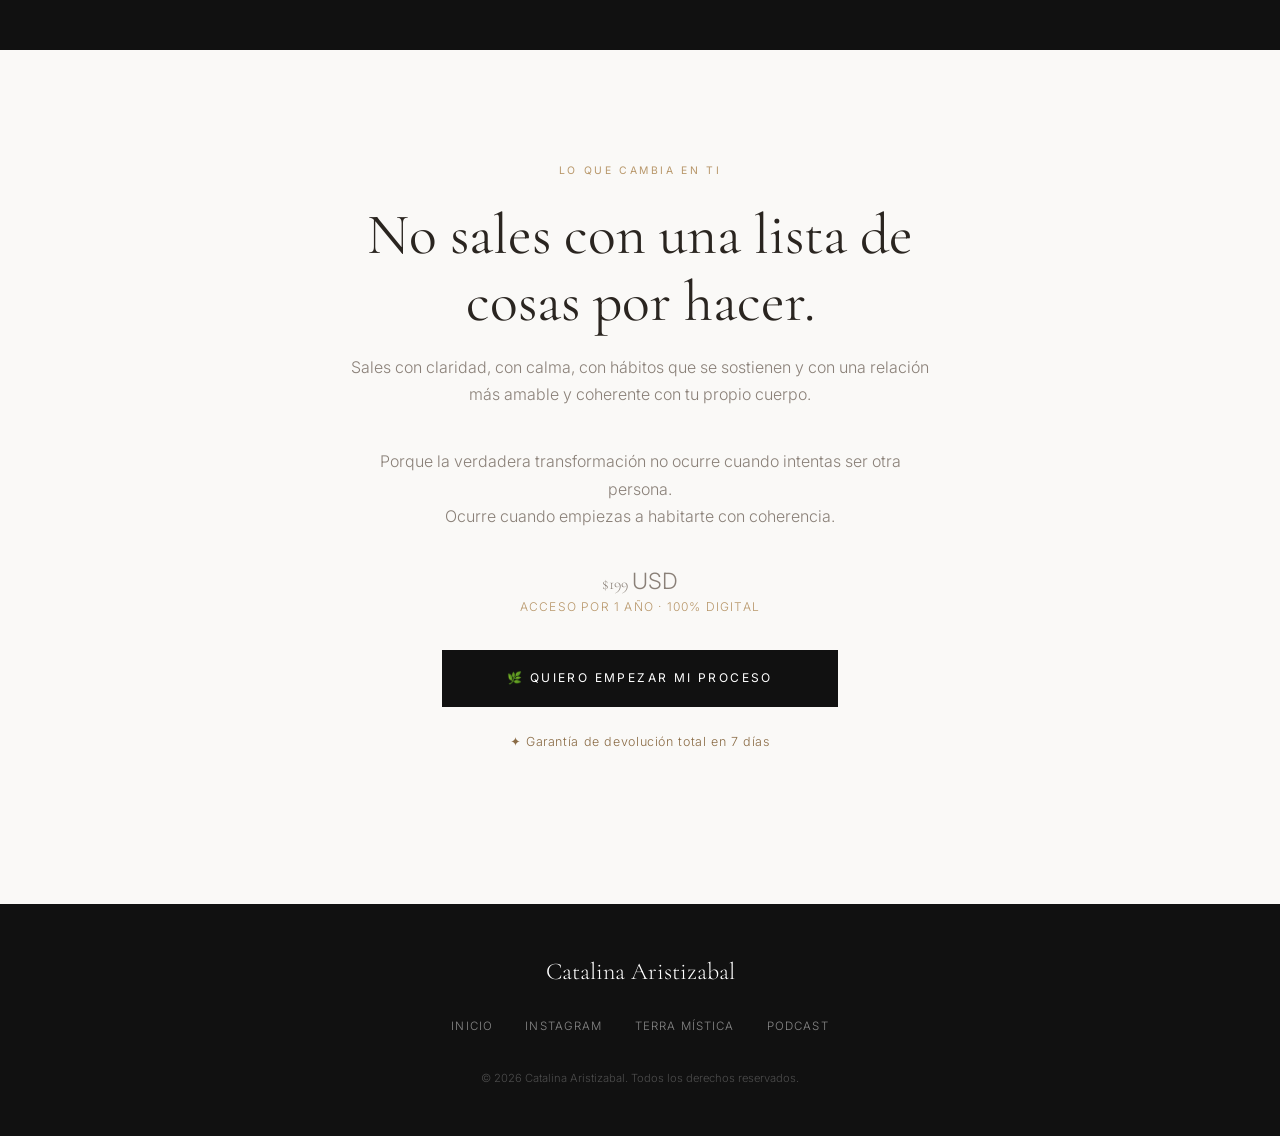
==== commit 9a8546ee: "Add language toggle (EN/ES) to belleza-natural" ====
--- a/belleza-natural/index.html
+++ b/belleza-natural/index.html
@@ -2,8 +2,8 @@
 <html lang="es">
 <head>
   <meta charset="UTF-8" />
-    <base href="/belleza-natural/" />
   <meta name="viewport" content="width=device-width, initial-scale=1.0" />
+  <base href="/belleza-natural/" />
   <title>Belleza Natural — Catalina Aristizabal</title>
   <meta name="description" content="Un curso online para mujeres que quieren cuidarse de verdad. Desde adentro hacia afuera." />
   <link rel="preconnect" href="https://fonts.googleapis.com" />
@@ -16,7 +16,10 @@
   <!-- NAV -->
   <nav class="nav" id="nav">
     <a href="https://catalinaaristizabal.com" class="nav-logo">Catalina Aristizabal</a>
-    <a href="https://pay.hotmart.com/N94983655J?off=l1g0r4eq" target="_blank" rel="noopener" class="btn-nav">Inscríbete ya</a>
+    <div class="nav-right">
+      <button class="btn-lang" id="lang-toggle" onclick="toggleLang()">EN</button>
+      <a href="https://pay.hotmart.com/N94983655J?off=l1g0r4eq" target="_blank" rel="noopener" class="btn-nav" data-i18n="nav-cta">Inscríbete ya</a>
+    </div>
   </nav>
 
   <!-- HERO -->
@@ -25,16 +28,16 @@
       <img src="images/hero.jpg" alt="Belleza Natural" class="hero-img" />
     </div>
     <div class="hero-content">
-      <h1 class="hero-title">Transforma tus hábitos<br />desde adentro</h1>
-      <p class="hero-tagline">Un programa de bienestar femenino para vivir con más calma, coherencia y vitalidad.</p>
-      <a href="https://pay.hotmart.com/N94983655J?off=l1g0r4eq" target="_blank" rel="noopener" class="btn btn-primary">✨ Quiero empezar mi proceso</a>
+      <h1 class="hero-title" data-i18n="hero-title">Transforma tus hábitos<br />desde adentro</h1>
+      <p class="hero-tagline" data-i18n="hero-tagline">Un programa de bienestar femenino para vivir con más calma, coherencia y vitalidad.</p>
+      <a href="https://pay.hotmart.com/N94983655J?off=l1g0r4eq" target="_blank" rel="noopener" class="btn btn-primary" data-i18n="hero-cta">✨ Quiero empezar mi proceso</a>
     </div>
   </section>
 
   <!-- FRASE IMPACTO -->
   <section class="impacto">
     <div class="container">
-      <p class="impacto-text fade-in">No es otro curso de salud. Es el proceso que te ayuda a construir una relación más honesta con tu cuerpo, tu energía y tu vida diaria.</p>
+      <p class="impacto-text fade-in" data-i18n="impact-text">No es otro curso de salud. Es el proceso que te ayuda a construir una relación más honesta con tu cuerpo, tu energía y tu vida diaria.</p>
     </div>
   </section>
 
@@ -45,11 +48,11 @@
         <img src="images/foto2.jpg" alt="Catalina Aristizabal" class="pq-img" />
       </div>
       <div class="pq-text fade-in">
-        <span class="section-label">Tal vez estás en un momento donde…</span>
-        <h2>Sabes que quieres cuidarte mejor.</h2>
-        <p>No desde la exigencia, sino desde el deseo de sentirte más clara, más presente, más en paz con tu cuerpo.</p>
-        <p>Has leído, probado, intentado… pero algo dentro de ti sabe que lo que necesitas no es más información. Necesitas un proceso. Un lugar donde todo tenga sentido.</p>
-        <a href="https://pay.hotmart.com/N94983655J?off=l1g0r4eq" target="_blank" rel="noopener" class="btn btn-dark" style="margin-top:2rem;">✨ Quiero empezar mi proceso</a>
+        <span class="section-label" data-i18n="pq-label">Tal vez estás en un momento donde…</span>
+        <h2 data-i18n="pq-title">Sabes que quieres cuidarte mejor.</h2>
+        <p data-i18n="pq-p1">No desde la exigencia, sino desde el deseo de sentirte más clara, más presente, más en paz con tu cuerpo.</p>
+        <p data-i18n="pq-p2">Has leído, probado, intentado… pero algo dentro de ti sabe que lo que necesitas no es más información. Necesitas un proceso. Un lugar donde todo tenga sentido.</p>
+        <a href="https://pay.hotmart.com/N94983655J?off=l1g0r4eq" target="_blank" rel="noopener" class="btn btn-dark" style="margin-top:2rem;" data-i18n="pq-cta">✨ Quiero empezar mi proceso</a>
       </div>
     </div>
   </section>
@@ -58,46 +61,46 @@
   <section class="modulos">
     <div class="container">
       <div class="section-header fade-in">
-        <span class="section-label">Qué es Belleza Natural</span>
-        <h2>Un programa real de bienestar consciente</h2>
-        <p class="section-desc">Diseñado para acompañarte paso a paso a transformar tu relación contigo misma. A través de seis módulos aprenderás a:</p>
+        <span class="section-label" data-i18n="mod-label">Qué es Belleza Natural</span>
+        <h2 data-i18n="mod-title">Un programa real de bienestar consciente</h2>
+        <p class="section-desc" data-i18n="mod-desc">Diseñado para acompañarte paso a paso a transformar tu relación contigo misma. A través de seis módulos aprenderás a:</p>
       </div>
       <div class="modulos-grid">
 
         <div class="modulo-card fade-in">
           <span class="modulo-num">01</span>
-          <h3>Disciplina en la Práctica</h3>
-          <p>Vivir la disciplina como un acto de conciencia, no de esfuerzo.</p>
+          <h3 data-i18n="mod-01-title">Disciplina en la Práctica</h3>
+          <p data-i18n="mod-01-desc">Vivir la disciplina como un acto de conciencia, no de esfuerzo.</p>
         </div>
 
         <div class="modulo-card fade-in">
           <span class="modulo-num">02</span>
-          <h3>Belleza Natural</h3>
-          <p>Cuidar tu cuerpo con sabiduría y aceptar el paso del tiempo desde un lugar de paz.</p>
+          <h3 data-i18n="mod-02-title">Belleza Natural</h3>
+          <p data-i18n="mod-02-desc">Cuidar tu cuerpo con sabiduría y aceptar el paso del tiempo desde un lugar de paz.</p>
         </div>
 
         <div class="modulo-card fade-in">
           <span class="modulo-num">03</span>
-          <h3>Nutrición Inteligente</h3>
-          <p>Nutrir tu energía con inteligencia, sin dietas ni restricciones.</p>
+          <h3 data-i18n="mod-03-title">Nutrición Inteligente</h3>
+          <p data-i18n="mod-03-desc">Nutrir tu energía con inteligencia, sin dietas ni restricciones.</p>
         </div>
 
         <div class="modulo-card fade-in">
           <span class="modulo-num">04</span>
-          <h3>Cocina Saludable</h3>
-          <p>Cocinar de forma simple y sustentable en tu vida real.</p>
+          <h3 data-i18n="mod-04-title">Cocina Saludable</h3>
+          <p data-i18n="mod-04-desc">Cocinar de forma simple y sustentable en tu vida real.</p>
         </div>
 
         <div class="modulo-card fade-in">
           <span class="modulo-num">05</span>
-          <h3>Movimiento Esencial</h3>
-          <p>Mover tu cuerpo para activar vitalidad, no para castigarte.</p>
+          <h3 data-i18n="mod-05-title">Movimiento Esencial</h3>
+          <p data-i18n="mod-05-desc">Mover tu cuerpo para activar vitalidad, no para castigarte.</p>
         </div>
 
         <div class="modulo-card fade-in modulo-bono">
           <span class="modulo-num">06</span>
-          <h3>Integración</h3>
-          <p>Integrar todo en un estilo de vida que se sienta tuyo.</p>
+          <h3 data-i18n="mod-06-title">Integración</h3>
+          <p data-i18n="mod-06-desc">Integrar todo en un estilo de vida que se sienta tuyo.</p>
         </div>
 
       </div>
@@ -108,24 +111,24 @@
   <section class="bonos">
     <div class="container">
       <div class="section-header fade-in">
-        <span class="section-label">Además incluye</span>
-        <h2>Tres bonos especiales</h2>
+        <span class="section-label" data-i18n="bonos-label">Además incluye</span>
+        <h2 data-i18n="bonos-title">Tres bonos especiales</h2>
       </div>
       <div class="bonos-grid">
         <div class="bono-item fade-in">
           <div class="bono-num">✦</div>
-          <h4>Tone Up Facial</h4>
-          <p>Yoga facial para relajar, tonificar y estimular la circulación de tu rostro naturalmente.</p>
+          <h4 data-i18n="bono-1-title">Tone Up Facial</h4>
+          <p data-i18n="bono-1-desc">Yoga facial para relajar, tonificar y estimular la circulación de tu rostro naturalmente.</p>
         </div>
         <div class="bono-item fade-in">
           <div class="bono-num">✦</div>
-          <h4>Jugoterapia</h4>
-          <p>10 recetas de jugos, batidos y extractos para nutrir tu cuerpo desde adentro con ingredientes reales.</p>
+          <h4 data-i18n="bono-2-title">Jugoterapia</h4>
+          <p data-i18n="bono-2-desc">10 recetas de jugos, batidos y extractos para nutrir tu cuerpo desde adentro con ingredientes reales.</p>
         </div>
         <div class="bono-item fade-in">
           <div class="bono-num">✦</div>
-          <h4>30 Ingredientes Poderosos</h4>
-          <p>Los alimentos que retardan el envejecimiento y transforman tu salud de forma natural y consciente.</p>
+          <h4 data-i18n="bono-3-title">30 Ingredientes Poderosos</h4>
+          <p data-i18n="bono-3-desc">Los alimentos que retardan el envejecimiento y transforman tu salud de forma natural y consciente.</p>
         </div>
       </div>
     </div>
@@ -138,12 +141,12 @@
         <img src="images/foto3.jpg" alt="Catalina Aristizabal" class="cat-img" />
       </div>
       <div class="cat-text fade-in">
-        <span class="section-label">Tu guía</span>
+        <span class="section-label" data-i18n="cat-label">Tu guía</span>
         <h2>Catalina<br />Aristizabal</h2>
-        <blockquote>"No llegué al bienestar desde la teoría.<br />Llegué desde la experiencia."</blockquote>
-        <p>Colombiana, madre, empresaria y educadora en bienestar femenino. Durante años estudié el cuerpo femenino desde adentro — hormonas, microbiota, hábitos — y convertí ese conocimiento en un método que ya ha transformado a cientos de mujeres.</p>
-        <p>Mi propio diagnóstico de Hashimoto me obligó a mirar hacia adentro, a cuestionar, a investigar y a construir un conocimiento con fundamento real.</p>
-        <p>No te enseño lo que leí en un libro. Te enseño lo que viví en mi propio cuerpo.</p>
+        <blockquote data-i18n="cat-quote">"No llegué al bienestar desde la teoría.<br />Llegué desde la experiencia."</blockquote>
+        <p data-i18n="cat-p1">Colombiana, madre, empresaria y educadora en bienestar femenino. Durante años estudié el cuerpo femenino desde adentro — hormonas, microbiota, hábitos — y convertí ese conocimiento en un método que ya ha transformado a cientos de mujeres.</p>
+        <p data-i18n="cat-p2">Mi propio diagnóstico de Hashimoto me obligó a mirar hacia adentro, a cuestionar, a investigar y a construir un conocimiento con fundamento real.</p>
+        <p data-i18n="cat-p3">No te enseño lo que leí en un libro. Te enseño lo que viví en mi propio cuerpo.</p>
       </div>
     </div>
   </section>
@@ -154,23 +157,23 @@
       <div class="detalles-grid fade-in">
         <div class="detalle-item">
           <span class="detalle-num">◎</span>
-          <h4>100% digital</h4>
-          <p>Accede desde donde estés, en el momento que quieras.</p>
-        </div>
-        <div class="detalle-item">
-          <span class="detalle-num">◎</span>
-          <h4>1 año de acceso</h4>
-          <p>Con todo el contenido nuevo y actualizaciones incluidas.</p>
-        </div>
-        <div class="detalle-item">
-          <span class="detalle-num">◎</span>
-          <h4>Plataforma Hotmart</h4>
-          <p>Procesamiento seguro y acceso inmediato al inscribirte.</p>
-        </div>
-        <div class="detalle-item">
-          <span class="detalle-num">◎</span>
-          <h4>Garantía 7 días</h4>
-          <p>Reembolso del 100% si no es lo que esperabas. Sin preguntas.</p>
+          <h4 data-i18n="detail-1-title">100% digital</h4>
+          <p data-i18n="detail-1-desc">Accede desde donde estés, en el momento que quieras.</p>
+        </div>
+        <div class="detalle-item">
+          <span class="detalle-num">◎</span>
+          <h4 data-i18n="detail-2-title">1 año de acceso</h4>
+          <p data-i18n="detail-2-desc">Con todo el contenido nuevo y actualizaciones incluidas.</p>
+        </div>
+        <div class="detalle-item">
+          <span class="detalle-num">◎</span>
+          <h4 data-i18n="detail-3-title">Plataforma Hotmart</h4>
+          <p data-i18n="detail-3-desc">Procesamiento seguro y acceso inmediato al inscribirte.</p>
+        </div>
+        <div class="detalle-item">
+          <span class="detalle-num">◎</span>
+          <h4 data-i18n="detail-4-title">Garantía 7 días</h4>
+          <p data-i18n="detail-4-desc">Reembolso del 100% si no es lo que esperabas. Sin preguntas.</p>
         </div>
       </div>
     </div>
@@ -180,16 +183,16 @@
   <section class="cta-final">
     <div class="container">
       <div class="cta-inner fade-in">
-        <span class="section-label">Lo que cambia en ti</span>
-        <h2>No sales con una lista de cosas por hacer.</h2>
-        <p>Sales con claridad, con calma, con hábitos que se sostienen y con una relación más amable y coherente con tu propio cuerpo.</p>
-        <p>Porque la verdadera transformación no ocurre cuando intentas ser otra persona.<br />Ocurre cuando empiezas a habitarte con coherencia.</p>
+        <span class="section-label" data-i18n="cta-label">Lo que cambia en ti</span>
+        <h2 data-i18n="cta-title">No sales con una lista de cosas por hacer.</h2>
+        <p data-i18n="cta-p1">Sales con claridad, con calma, con hábitos que se sostienen y con una relación más amable y coherente con tu propio cuerpo.</p>
+        <p data-i18n="cta-p2">Porque la verdadera transformación no ocurre cuando intentas ser otra persona.<br />Ocurre cuando empiezas a habitarte con coherencia.</p>
         <div class="precio-wrap">
           <p class="precio">$199 <span>USD</span></p>
-          <p class="precio-nota">Acceso por 1 año · 100% digital</p>
-        </div>
-        <a href="https://pay.hotmart.com/N94983655J?off=l1g0r4eq" target="_blank" rel="noopener" class="btn btn-dark btn-large">🌿 Quiero empezar mi proceso</a>
-        <p class="garantia">✦ Garantía de devolución total en 7 días</p>
+          <p class="precio-nota" data-i18n="cta-price-note">Acceso por 1 año · 100% digital</p>
+        </div>
+        <a href="https://pay.hotmart.com/N94983655J?off=l1g0r4eq" target="_blank" rel="noopener" class="btn btn-dark btn-large" data-i18n="cta-btn">🌿 Quiero empezar mi proceso</a>
+        <p class="garantia" data-i18n="cta-guarantee">✦ Garantía de devolución total en 7 días</p>
       </div>
     </div>
   </section>
@@ -199,7 +202,7 @@
     <div class="container">
       <p class="footer-logo">Catalina Aristizabal</p>
       <div class="footer-links">
-        <a href="https://catalinaaristizabal.com">Inicio</a>
+        <a href="https://catalinaaristizabal.com" data-i18n="footer-home">Inicio</a>
         <a href="https://www.instagram.com/catalinaaristizabalh" target="_blank" rel="noopener">Instagram</a>
         <a href="https://terramistica.us/" target="_blank" rel="noopener">Terra Mística</a>
         <a href="https://open.spotify.com/show/6N3iN2H224D4bovJfa7loh" target="_blank" rel="noopener">Podcast</a>
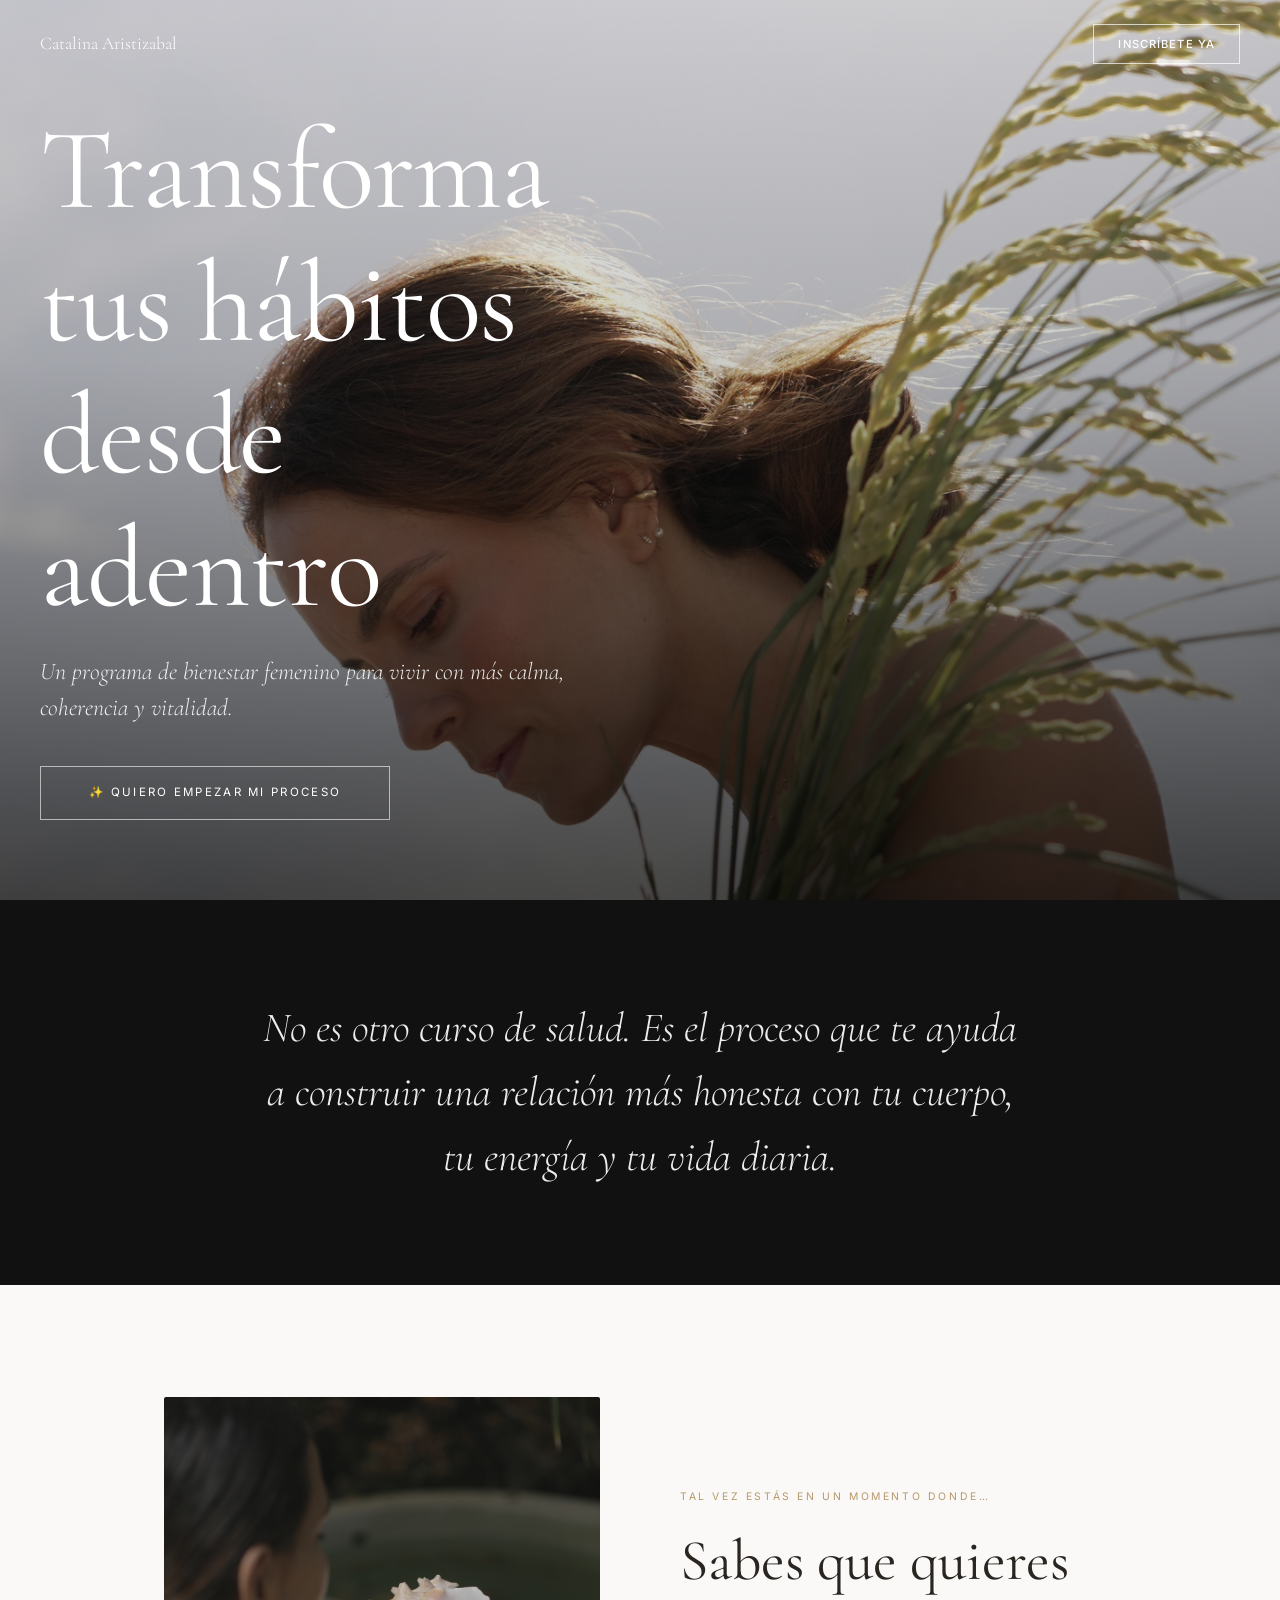
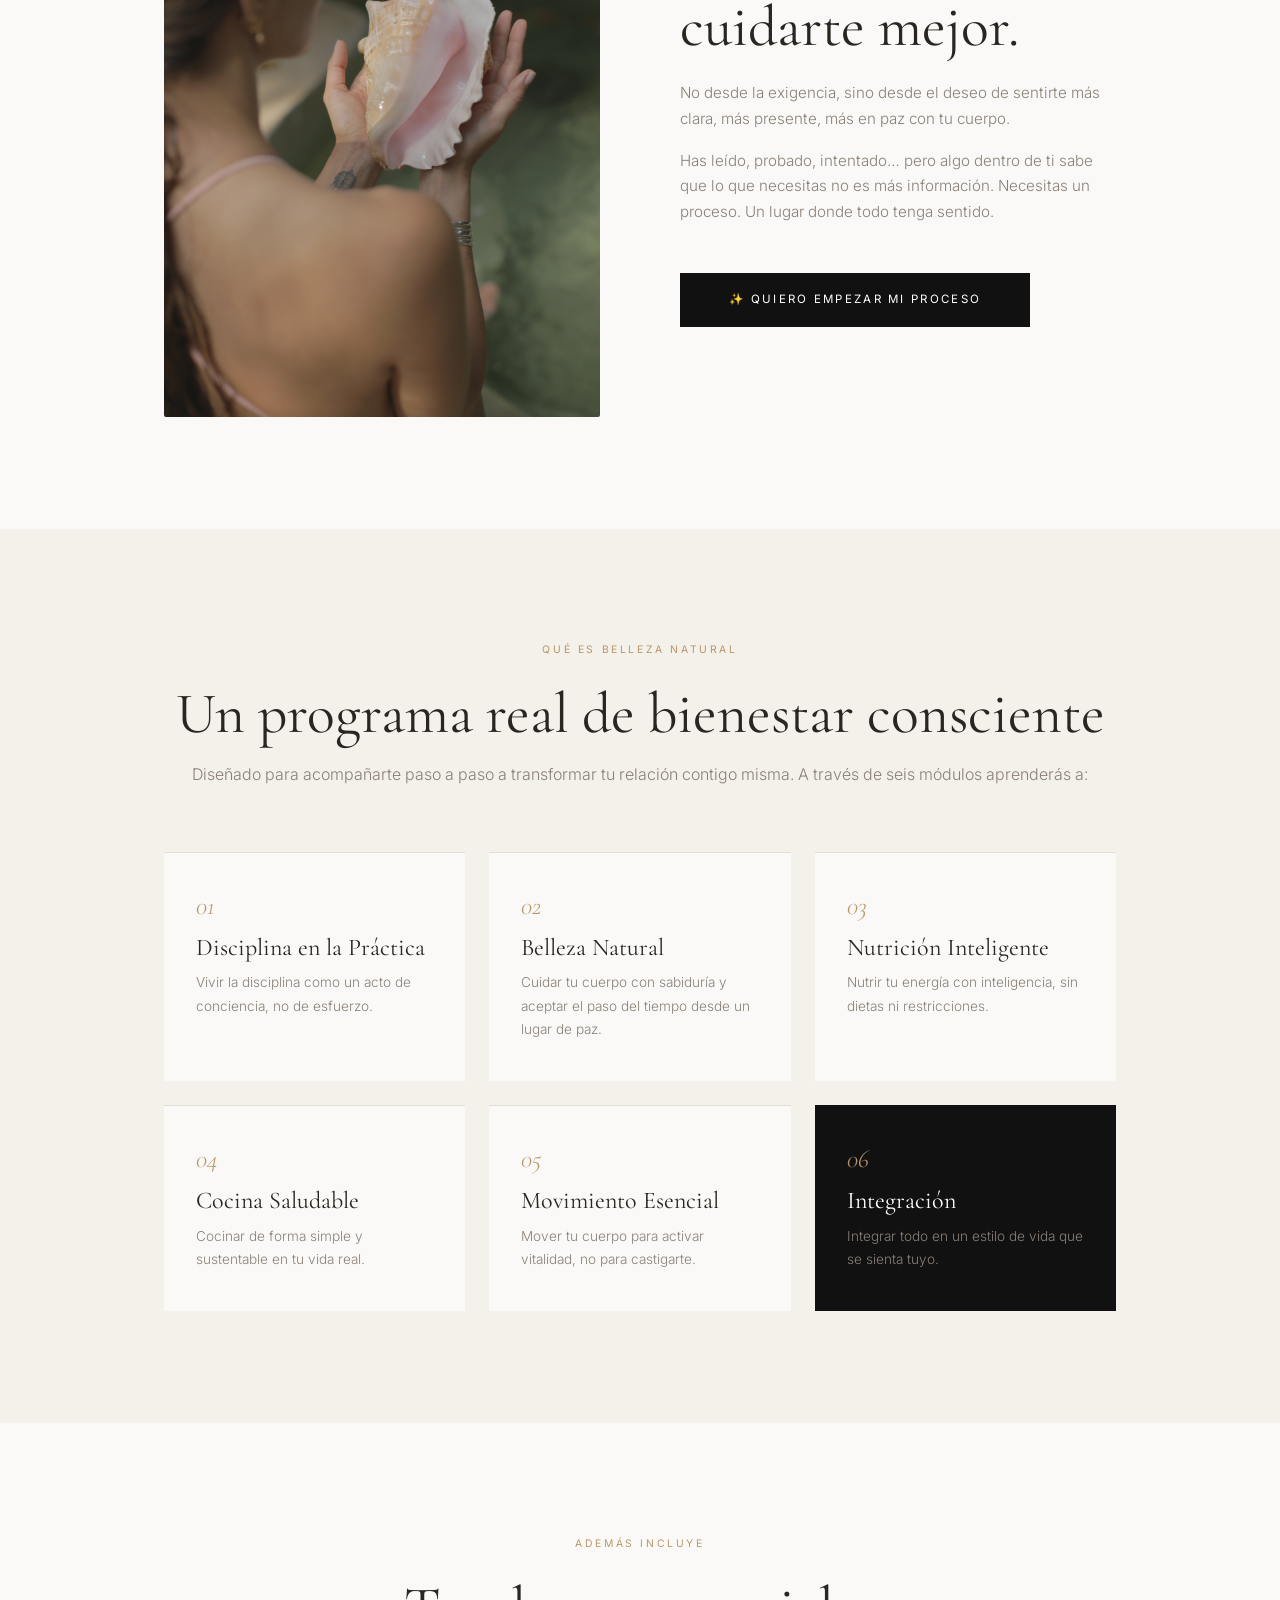
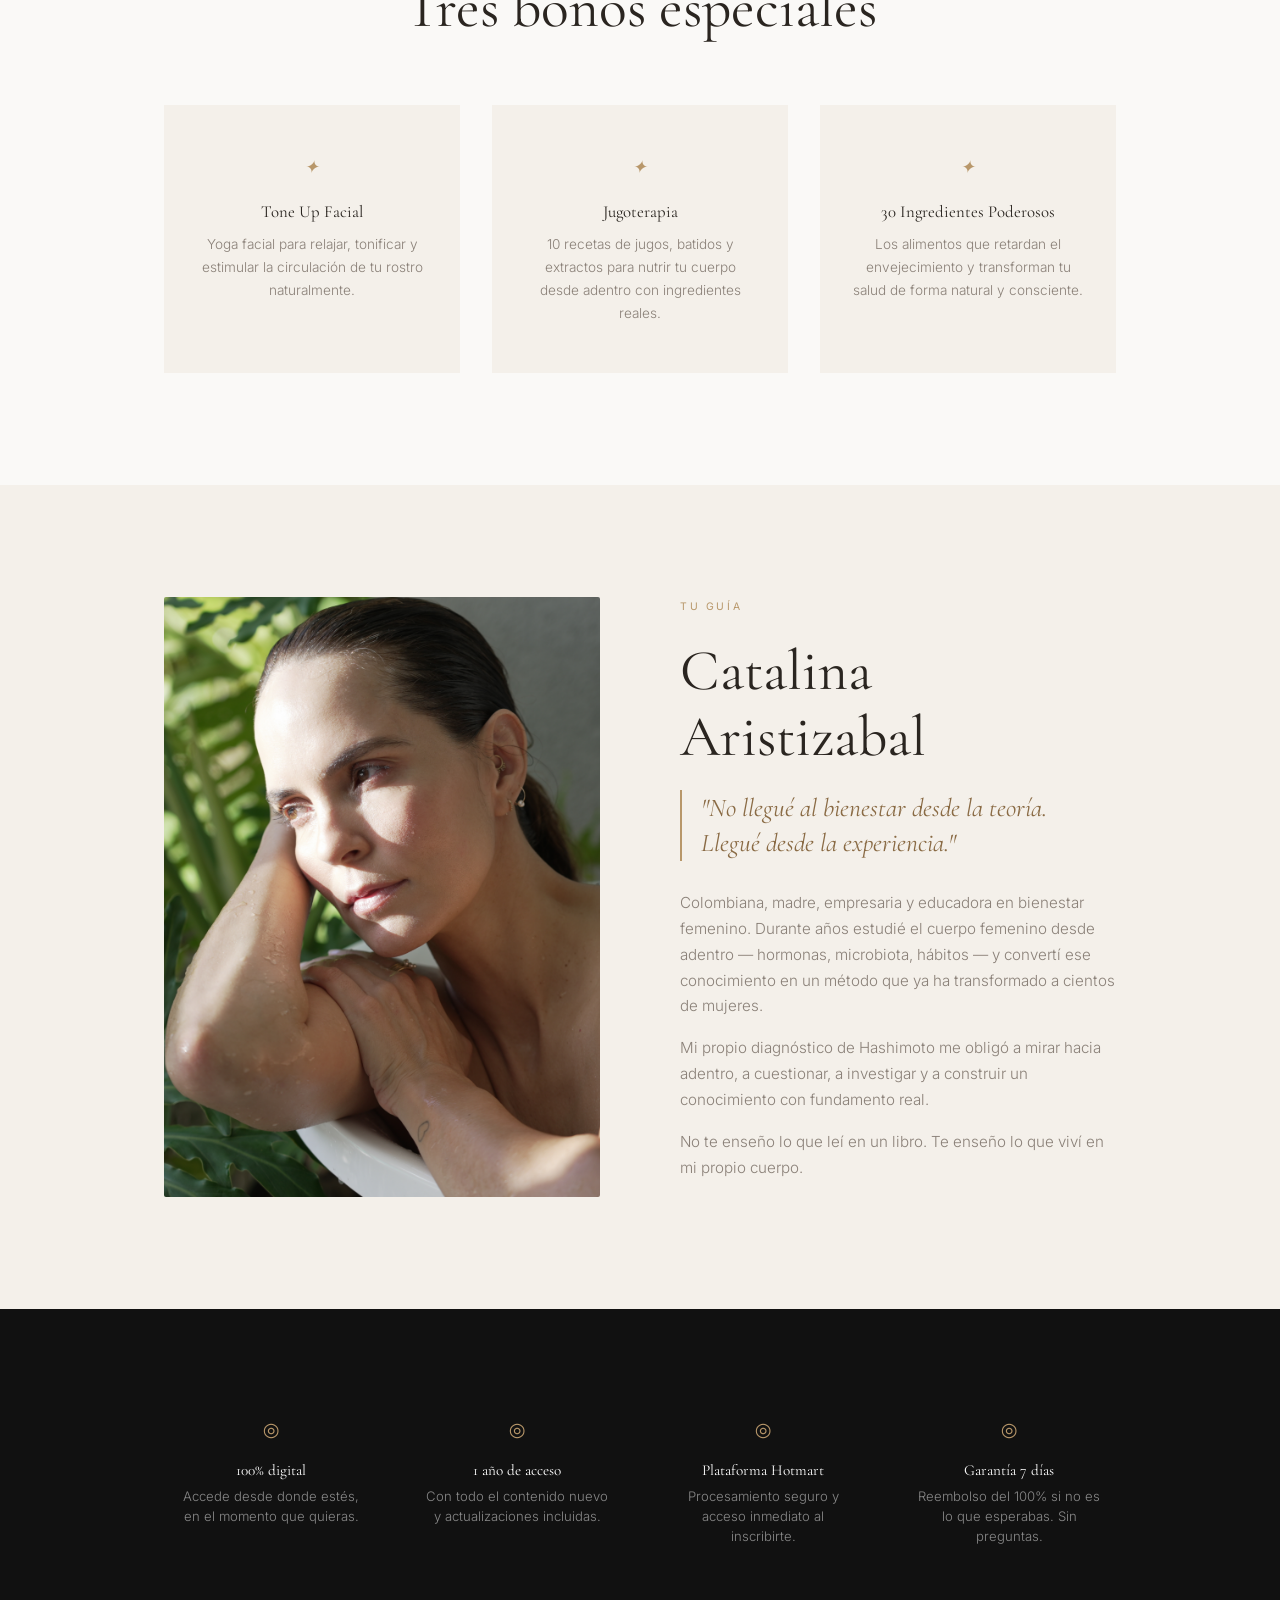
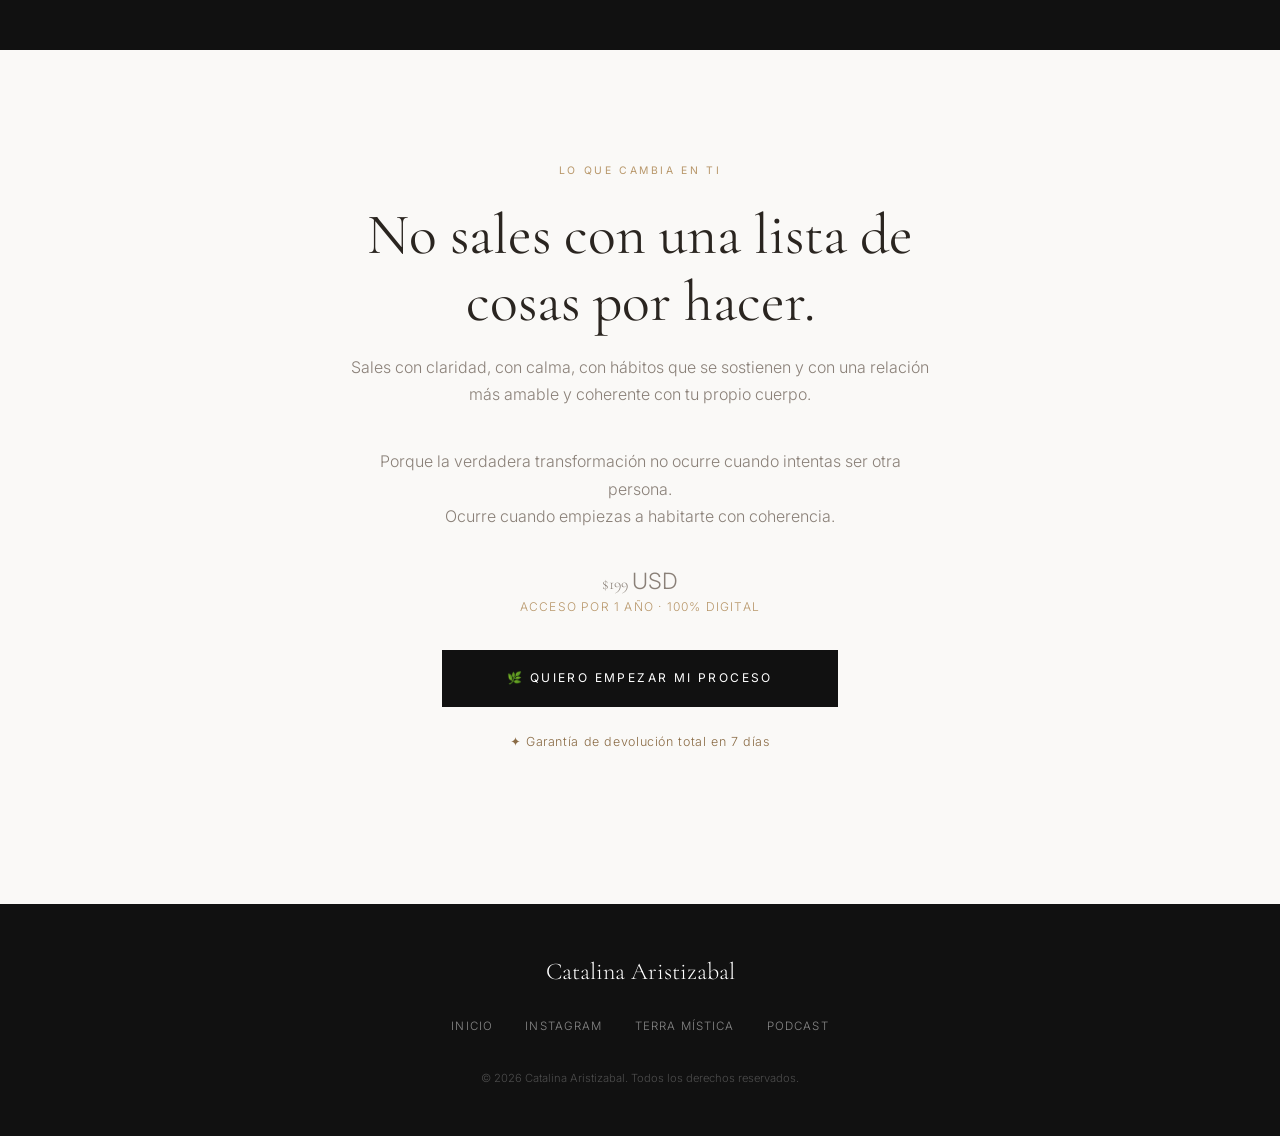
==== commit 792d9b29: "Add Meditaciones que Sanan inside the podcast area Sync the site to the live October pages so the pr" ====
--- a/belleza-natural/index.html
+++ b/belleza-natural/index.html
@@ -3,7 +3,6 @@
 <head>
   <meta charset="UTF-8" />
   <meta name="viewport" content="width=device-width, initial-scale=1.0" />
-  <base href="/belleza-natural/" />
   <title>Belleza Natural — Catalina Aristizabal</title>
   <meta name="description" content="Un curso online para mujeres que quieren cuidarse de verdad. Desde adentro hacia afuera." />
   <link rel="preconnect" href="https://fonts.googleapis.com" />
@@ -16,10 +15,7 @@
   <!-- NAV -->
   <nav class="nav" id="nav">
     <a href="https://catalinaaristizabal.com" class="nav-logo">Catalina Aristizabal</a>
-    <div class="nav-right">
-      <button class="btn-lang" id="lang-toggle" onclick="toggleLang()">EN</button>
-      <a href="https://pay.hotmart.com/N94983655J?off=l1g0r4eq" target="_blank" rel="noopener" class="btn-nav" data-i18n="nav-cta">Inscríbete ya</a>
-    </div>
+    <a href="https://pay.hotmart.com/N94983655J?off=l1g0r4eq" target="_blank" rel="noopener" class="btn-nav">Inscríbete ya</a>
   </nav>
 
   <!-- HERO -->
@@ -28,16 +24,16 @@
       <img src="images/hero.jpg" alt="Belleza Natural" class="hero-img" />
     </div>
     <div class="hero-content">
-      <h1 class="hero-title" data-i18n="hero-title">Transforma tus hábitos<br />desde adentro</h1>
-      <p class="hero-tagline" data-i18n="hero-tagline">Un programa de bienestar femenino para vivir con más calma, coherencia y vitalidad.</p>
-      <a href="https://pay.hotmart.com/N94983655J?off=l1g0r4eq" target="_blank" rel="noopener" class="btn btn-primary" data-i18n="hero-cta">✨ Quiero empezar mi proceso</a>
+      <h1 class="hero-title">Transforma tus hábitos<br />desde adentro</h1>
+      <p class="hero-tagline">Un programa de bienestar femenino para vivir con más calma, coherencia y vitalidad.</p>
+      <a href="https://pay.hotmart.com/N94983655J?off=l1g0r4eq" target="_blank" rel="noopener" class="btn btn-primary">✨ Quiero empezar mi proceso</a>
     </div>
   </section>
 
   <!-- FRASE IMPACTO -->
   <section class="impacto">
     <div class="container">
-      <p class="impacto-text fade-in" data-i18n="impact-text">No es otro curso de salud. Es el proceso que te ayuda a construir una relación más honesta con tu cuerpo, tu energía y tu vida diaria.</p>
+      <p class="impacto-text fade-in">No es otro curso de salud. Es el proceso que te ayuda a construir una relación más honesta con tu cuerpo, tu energía y tu vida diaria.</p>
     </div>
   </section>
 
@@ -48,11 +44,11 @@
         <img src="images/foto2.jpg" alt="Catalina Aristizabal" class="pq-img" />
       </div>
       <div class="pq-text fade-in">
-        <span class="section-label" data-i18n="pq-label">Tal vez estás en un momento donde…</span>
-        <h2 data-i18n="pq-title">Sabes que quieres cuidarte mejor.</h2>
-        <p data-i18n="pq-p1">No desde la exigencia, sino desde el deseo de sentirte más clara, más presente, más en paz con tu cuerpo.</p>
-        <p data-i18n="pq-p2">Has leído, probado, intentado… pero algo dentro de ti sabe que lo que necesitas no es más información. Necesitas un proceso. Un lugar donde todo tenga sentido.</p>
-        <a href="https://pay.hotmart.com/N94983655J?off=l1g0r4eq" target="_blank" rel="noopener" class="btn btn-dark" style="margin-top:2rem;" data-i18n="pq-cta">✨ Quiero empezar mi proceso</a>
+        <span class="section-label">Tal vez estás en un momento donde…</span>
+        <h2>Sabes que quieres cuidarte mejor.</h2>
+        <p>No desde la exigencia, sino desde el deseo de sentirte más clara, más presente, más en paz con tu cuerpo.</p>
+        <p>Has leído, probado, intentado… pero algo dentro de ti sabe que lo que necesitas no es más información. Necesitas un proceso. Un lugar donde todo tenga sentido.</p>
+        <a href="https://pay.hotmart.com/N94983655J?off=l1g0r4eq" target="_blank" rel="noopener" class="btn btn-dark" style="margin-top:2rem;">✨ Quiero empezar mi proceso</a>
       </div>
     </div>
   </section>
@@ -61,46 +57,46 @@
   <section class="modulos">
     <div class="container">
       <div class="section-header fade-in">
-        <span class="section-label" data-i18n="mod-label">Qué es Belleza Natural</span>
-        <h2 data-i18n="mod-title">Un programa real de bienestar consciente</h2>
-        <p class="section-desc" data-i18n="mod-desc">Diseñado para acompañarte paso a paso a transformar tu relación contigo misma. A través de seis módulos aprenderás a:</p>
+        <span class="section-label">Qué es Belleza Natural</span>
+        <h2>Un programa real de bienestar consciente</h2>
+        <p class="section-desc">Diseñado para acompañarte paso a paso a transformar tu relación contigo misma. A través de seis módulos aprenderás a:</p>
       </div>
       <div class="modulos-grid">
 
         <div class="modulo-card fade-in">
           <span class="modulo-num">01</span>
-          <h3 data-i18n="mod-01-title">Disciplina en la Práctica</h3>
-          <p data-i18n="mod-01-desc">Vivir la disciplina como un acto de conciencia, no de esfuerzo.</p>
+          <h3>Disciplina en la Práctica</h3>
+          <p>Vivir la disciplina como un acto de conciencia, no de esfuerzo.</p>
         </div>
 
         <div class="modulo-card fade-in">
           <span class="modulo-num">02</span>
-          <h3 data-i18n="mod-02-title">Belleza Natural</h3>
-          <p data-i18n="mod-02-desc">Cuidar tu cuerpo con sabiduría y aceptar el paso del tiempo desde un lugar de paz.</p>
+          <h3>Belleza Natural</h3>
+          <p>Cuidar tu cuerpo con sabiduría y aceptar el paso del tiempo desde un lugar de paz.</p>
         </div>
 
         <div class="modulo-card fade-in">
           <span class="modulo-num">03</span>
-          <h3 data-i18n="mod-03-title">Nutrición Inteligente</h3>
-          <p data-i18n="mod-03-desc">Nutrir tu energía con inteligencia, sin dietas ni restricciones.</p>
+          <h3>Nutrición Inteligente</h3>
+          <p>Nutrir tu energía con inteligencia, sin dietas ni restricciones.</p>
         </div>
 
         <div class="modulo-card fade-in">
           <span class="modulo-num">04</span>
-          <h3 data-i18n="mod-04-title">Cocina Saludable</h3>
-          <p data-i18n="mod-04-desc">Cocinar de forma simple y sustentable en tu vida real.</p>
+          <h3>Cocina Saludable</h3>
+          <p>Cocinar de forma simple y sustentable en tu vida real.</p>
         </div>
 
         <div class="modulo-card fade-in">
           <span class="modulo-num">05</span>
-          <h3 data-i18n="mod-05-title">Movimiento Esencial</h3>
-          <p data-i18n="mod-05-desc">Mover tu cuerpo para activar vitalidad, no para castigarte.</p>
+          <h3>Movimiento Esencial</h3>
+          <p>Mover tu cuerpo para activar vitalidad, no para castigarte.</p>
         </div>
 
         <div class="modulo-card fade-in modulo-bono">
           <span class="modulo-num">06</span>
-          <h3 data-i18n="mod-06-title">Integración</h3>
-          <p data-i18n="mod-06-desc">Integrar todo en un estilo de vida que se sienta tuyo.</p>
+          <h3>Integración</h3>
+          <p>Integrar todo en un estilo de vida que se sienta tuyo.</p>
         </div>
 
       </div>
@@ -111,24 +107,24 @@
   <section class="bonos">
     <div class="container">
       <div class="section-header fade-in">
-        <span class="section-label" data-i18n="bonos-label">Además incluye</span>
-        <h2 data-i18n="bonos-title">Tres bonos especiales</h2>
+        <span class="section-label">Además incluye</span>
+        <h2>Tres bonos especiales</h2>
       </div>
       <div class="bonos-grid">
         <div class="bono-item fade-in">
           <div class="bono-num">✦</div>
-          <h4 data-i18n="bono-1-title">Tone Up Facial</h4>
-          <p data-i18n="bono-1-desc">Yoga facial para relajar, tonificar y estimular la circulación de tu rostro naturalmente.</p>
+          <h4>Tone Up Facial</h4>
+          <p>Yoga facial para relajar, tonificar y estimular la circulación de tu rostro naturalmente.</p>
         </div>
         <div class="bono-item fade-in">
           <div class="bono-num">✦</div>
-          <h4 data-i18n="bono-2-title">Jugoterapia</h4>
-          <p data-i18n="bono-2-desc">10 recetas de jugos, batidos y extractos para nutrir tu cuerpo desde adentro con ingredientes reales.</p>
+          <h4>Jugoterapia</h4>
+          <p>10 recetas de jugos, batidos y extractos para nutrir tu cuerpo desde adentro con ingredientes reales.</p>
         </div>
         <div class="bono-item fade-in">
           <div class="bono-num">✦</div>
-          <h4 data-i18n="bono-3-title">30 Ingredientes Poderosos</h4>
-          <p data-i18n="bono-3-desc">Los alimentos que retardan el envejecimiento y transforman tu salud de forma natural y consciente.</p>
+          <h4>30 Ingredientes Poderosos</h4>
+          <p>Los alimentos que retardan el envejecimiento y transforman tu salud de forma natural y consciente.</p>
         </div>
       </div>
     </div>
@@ -141,12 +137,12 @@
         <img src="images/foto3.jpg" alt="Catalina Aristizabal" class="cat-img" />
       </div>
       <div class="cat-text fade-in">
-        <span class="section-label" data-i18n="cat-label">Tu guía</span>
+        <span class="section-label">Tu guía</span>
         <h2>Catalina<br />Aristizabal</h2>
-        <blockquote data-i18n="cat-quote">"No llegué al bienestar desde la teoría.<br />Llegué desde la experiencia."</blockquote>
-        <p data-i18n="cat-p1">Colombiana, madre, empresaria y educadora en bienestar femenino. Durante años estudié el cuerpo femenino desde adentro — hormonas, microbiota, hábitos — y convertí ese conocimiento en un método que ya ha transformado a cientos de mujeres.</p>
-        <p data-i18n="cat-p2">Mi propio diagnóstico de Hashimoto me obligó a mirar hacia adentro, a cuestionar, a investigar y a construir un conocimiento con fundamento real.</p>
-        <p data-i18n="cat-p3">No te enseño lo que leí en un libro. Te enseño lo que viví en mi propio cuerpo.</p>
+        <blockquote>"No llegué al bienestar desde la teoría.<br />Llegué desde la experiencia."</blockquote>
+        <p>Colombiana, madre, empresaria y educadora en bienestar femenino. Durante años estudié el cuerpo femenino desde adentro — hormonas, microbiota, hábitos — y convertí ese conocimiento en un método que ya ha transformado a cientos de mujeres.</p>
+        <p>Mi propio diagnóstico de Hashimoto me obligó a mirar hacia adentro, a cuestionar, a investigar y a construir un conocimiento con fundamento real.</p>
+        <p>No te enseño lo que leí en un libro. Te enseño lo que viví en mi propio cuerpo.</p>
       </div>
     </div>
   </section>
@@ -157,23 +153,23 @@
       <div class="detalles-grid fade-in">
         <div class="detalle-item">
           <span class="detalle-num">◎</span>
-          <h4 data-i18n="detail-1-title">100% digital</h4>
-          <p data-i18n="detail-1-desc">Accede desde donde estés, en el momento que quieras.</p>
-        </div>
-        <div class="detalle-item">
-          <span class="detalle-num">◎</span>
-          <h4 data-i18n="detail-2-title">1 año de acceso</h4>
-          <p data-i18n="detail-2-desc">Con todo el contenido nuevo y actualizaciones incluidas.</p>
-        </div>
-        <div class="detalle-item">
-          <span class="detalle-num">◎</span>
-          <h4 data-i18n="detail-3-title">Plataforma Hotmart</h4>
-          <p data-i18n="detail-3-desc">Procesamiento seguro y acceso inmediato al inscribirte.</p>
-        </div>
-        <div class="detalle-item">
-          <span class="detalle-num">◎</span>
-          <h4 data-i18n="detail-4-title">Garantía 7 días</h4>
-          <p data-i18n="detail-4-desc">Reembolso del 100% si no es lo que esperabas. Sin preguntas.</p>
+          <h4>100% digital</h4>
+          <p>Accede desde donde estés, en el momento que quieras.</p>
+        </div>
+        <div class="detalle-item">
+          <span class="detalle-num">◎</span>
+          <h4>1 año de acceso</h4>
+          <p>Con todo el contenido nuevo y actualizaciones incluidas.</p>
+        </div>
+        <div class="detalle-item">
+          <span class="detalle-num">◎</span>
+          <h4>Plataforma Hotmart</h4>
+          <p>Procesamiento seguro y acceso inmediato al inscribirte.</p>
+        </div>
+        <div class="detalle-item">
+          <span class="detalle-num">◎</span>
+          <h4>Garantía 7 días</h4>
+          <p>Reembolso del 100% si no es lo que esperabas. Sin preguntas.</p>
         </div>
       </div>
     </div>
@@ -183,16 +179,16 @@
   <section class="cta-final">
     <div class="container">
       <div class="cta-inner fade-in">
-        <span class="section-label" data-i18n="cta-label">Lo que cambia en ti</span>
-        <h2 data-i18n="cta-title">No sales con una lista de cosas por hacer.</h2>
-        <p data-i18n="cta-p1">Sales con claridad, con calma, con hábitos que se sostienen y con una relación más amable y coherente con tu propio cuerpo.</p>
-        <p data-i18n="cta-p2">Porque la verdadera transformación no ocurre cuando intentas ser otra persona.<br />Ocurre cuando empiezas a habitarte con coherencia.</p>
+        <span class="section-label">Lo que cambia en ti</span>
+        <h2>No sales con una lista de cosas por hacer.</h2>
+        <p>Sales con claridad, con calma, con hábitos que se sostienen y con una relación más amable y coherente con tu propio cuerpo.</p>
+        <p>Porque la verdadera transformación no ocurre cuando intentas ser otra persona.<br />Ocurre cuando empiezas a habitarte con coherencia.</p>
         <div class="precio-wrap">
           <p class="precio">$199 <span>USD</span></p>
-          <p class="precio-nota" data-i18n="cta-price-note">Acceso por 1 año · 100% digital</p>
-        </div>
-        <a href="https://pay.hotmart.com/N94983655J?off=l1g0r4eq" target="_blank" rel="noopener" class="btn btn-dark btn-large" data-i18n="cta-btn">🌿 Quiero empezar mi proceso</a>
-        <p class="garantia" data-i18n="cta-guarantee">✦ Garantía de devolución total en 7 días</p>
+          <p class="precio-nota">Acceso por 1 año · 100% digital</p>
+        </div>
+        <a href="https://pay.hotmart.com/N94983655J?off=l1g0r4eq" target="_blank" rel="noopener" class="btn btn-dark btn-large">🌿 Quiero empezar mi proceso</a>
+        <p class="garantia">✦ Garantía de devolución total en 7 días</p>
       </div>
     </div>
   </section>
@@ -202,7 +198,7 @@
     <div class="container">
       <p class="footer-logo">Catalina Aristizabal</p>
       <div class="footer-links">
-        <a href="https://catalinaaristizabal.com" data-i18n="footer-home">Inicio</a>
+        <a href="https://catalinaaristizabal.com">Inicio</a>
         <a href="https://www.instagram.com/catalinaaristizabalh" target="_blank" rel="noopener">Instagram</a>
         <a href="https://terramistica.us/" target="_blank" rel="noopener">Terra Mística</a>
         <a href="https://open.spotify.com/show/6N3iN2H224D4bovJfa7loh" target="_blank" rel="noopener">Podcast</a>
--- a/belleza-natural/styles.css
+++ b/belleza-natural/styles.css
@@ -189,7 +189,7 @@
    IMPACTO
    ============================================ */
 .impacto { padding: 6rem 1.5rem; background: var(--color-dark); }
- .impacto-text {
+.impacto-text {
   font-family: var(--font-serif);
   font-style: italic;
   font-size: clamp(1.6rem, 3.5vw, 2.6rem);
@@ -202,7 +202,7 @@
 }
 
 /* ============================================
-   PARA QUIEN
+   PARA QUIÉN
    ============================================ */
 .para-quien { padding: var(--section-pad); }
 .pq-image-wrap { position: relative; }
